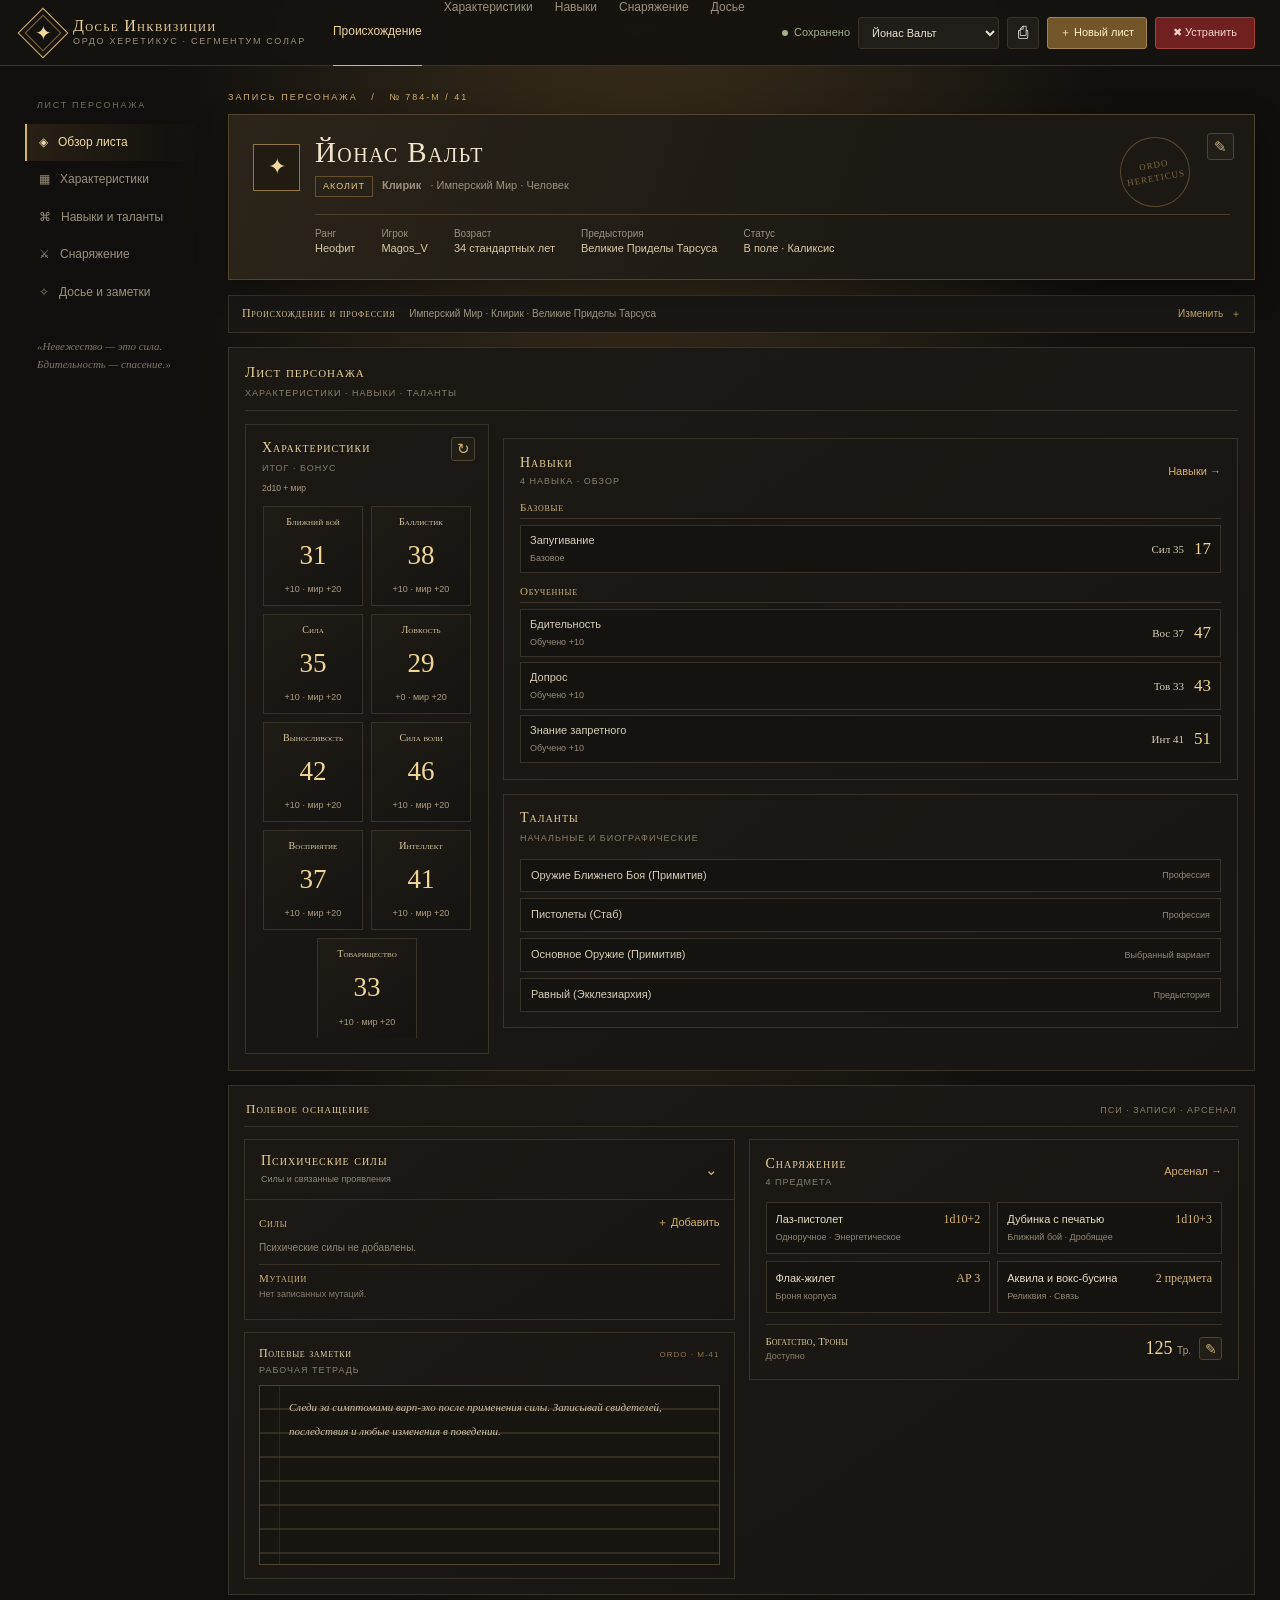
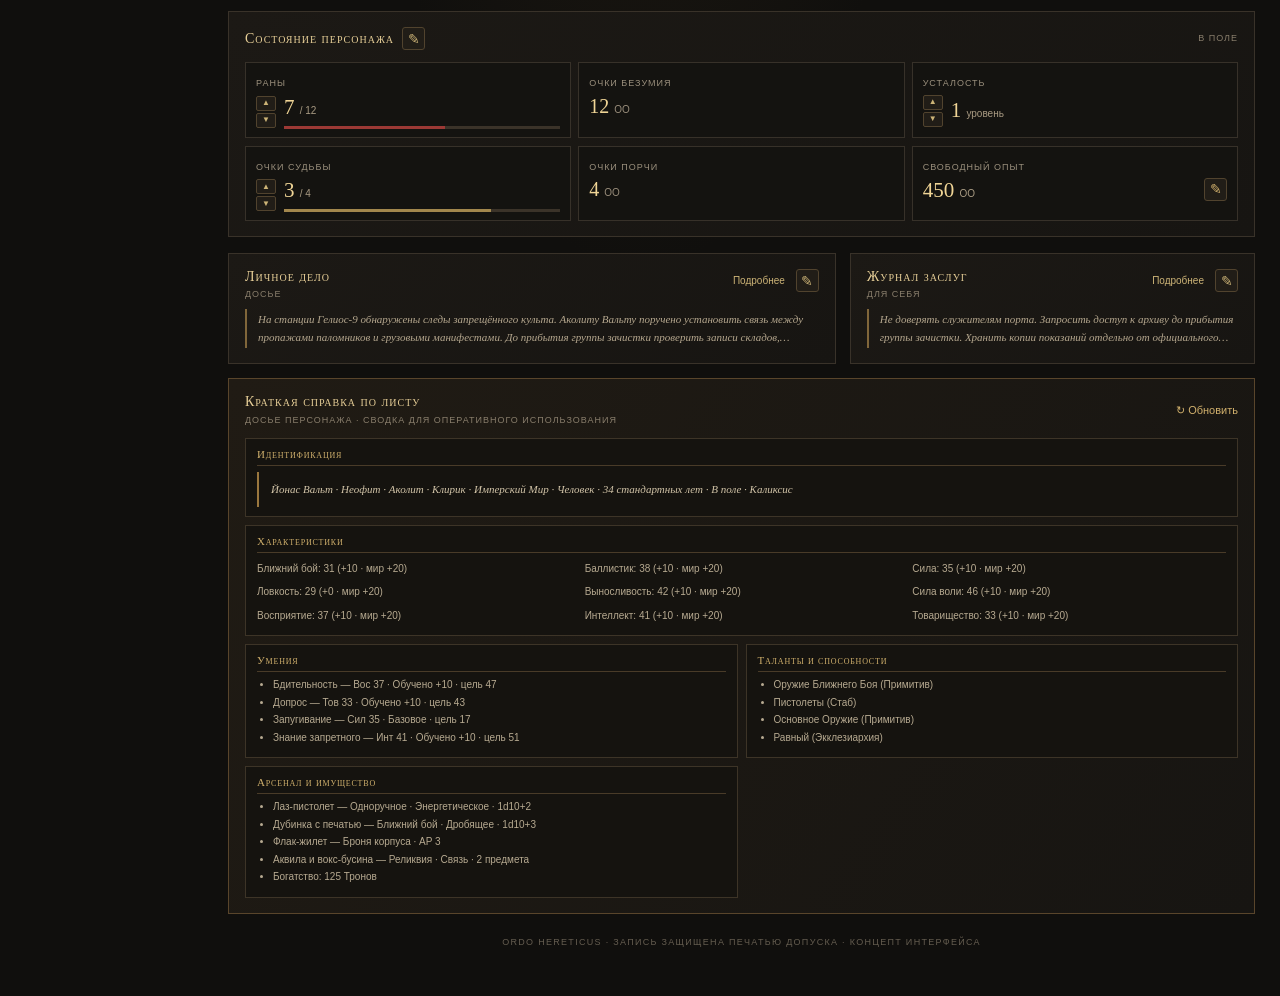
==== design-preview.html @ 6d475f5a "Add inquisitorial dossier design preview" ====
<!doctype html>
<html lang="ru">
<head>
<meta charset="utf-8">
<meta name="viewport" content="width=device-width, initial-scale=1">
<title>Концепт — Досье Инквизиции</title>
<style>
:root{color-scheme:dark;--bg:#100f0d;--panel:#1b1915;--panel2:#141310;--line:#393229;--gold:#d2b16d;--text:#e9e0cf;--muted:#9b907d;--sans:"Segoe UI",Arial,sans-serif;--serif:Georgia,"Times New Roman",serif}
*{box-sizing:border-box}html{scroll-behavior:smooth}body{margin:0;background:radial-gradient(ellipse at 50% -25%,#40321d,transparent 55%),var(--bg);color:var(--text);font:14px/1.45 var(--sans)}a{color:inherit;text-decoration:none}.top{height:66px;position:sticky;top:0;z-index:4;display:flex;align-items:center;gap:27px;padding:0 max(25px,calc((100vw - 1360px)/2));background:#151310ed;border-bottom:1px solid var(--line);backdrop-filter:blur(10px)}.brand{display:flex;align-items:center;gap:12px;min-width:235px}.seal{width:36px;height:36px;border:1px solid var(--gold);display:grid;place-items:center;color:#f1d99c;transform:rotate(45deg);box-shadow:inset 0 0 0 4px #17140f,inset 0 0 0 5px #80653b}.seal b{transform:rotate(-45deg);font:20px var(--serif)}.brand-name{color:#ead29b;font:small-caps 16px var(--serif);letter-spacing:1.3px}.brand-sub{font-size:9px;color:var(--muted);letter-spacing:1.7px;text-transform:uppercase}.toplinks{display:flex;gap:22px;flex:1;color:var(--muted);font-size:12px}.toplinks a:first-child{color:#ead29b;border-bottom:1px solid var(--gold);padding:24px 0}.actions{display:flex;align-items:center;gap:12px}.saved{color:#a3b08c;font-size:11px;white-space:nowrap}.saved:before{content:"";display:inline-block;width:6px;height:6px;margin-right:6px;border-radius:50%;background:#a3b08c}.btn{padding:8px 11px;border:1px solid var(--line);background:#211e19;border-radius:3px;font-size:11px}.btn.primary{background:#725629;border-color:#a2844b;color:#fff0c9}.layout{max-width:1360px;margin:25px auto;padding:0 25px;display:grid;grid-template-columns:178px minmax(0,1fr);gap:25px}.side{position:sticky;top:90px;align-self:start}.side small{display:block;padding:8px 12px 12px;color:#756b5c;font-size:9px;letter-spacing:1.7px;text-transform:uppercase}.side a{display:block;padding:10px 12px;border-left:2px solid transparent;color:var(--muted);font-size:12px}.side a.active{color:#efd99f;border-color:var(--gold);background:linear-gradient(90deg,#48371f70,transparent)}.side blockquote{margin:27px 12px;color:#817766;font:italic 11px/1.6 var(--serif)}.main{min-width:0}.eyebrow{font-size:9px;color:var(--gold);text-transform:uppercase;letter-spacing:2px}.hero{position:relative;margin:10px 0 15px;padding:22px 24px;background:linear-gradient(110deg,#2b2419,#1c1914 65%);border:1px solid #51432d;box-shadow:0 10px 30px #0005;overflow:hidden}.hero:after{content:"ORDO\A HERETICUS";white-space:pre;position:absolute;right:22px;top:22px;width:68px;height:68px;border:1px solid #755c35;border-radius:50%;display:grid;place-content:center;text-align:center;color:#a78650;font:9px/1.5 var(--serif);letter-spacing:1px;transform:rotate(-10deg);opacity:.7}.identity{display:flex;gap:15px;align-items:center}.rank{width:47px;height:47px;display:grid;place-items:center;border:1px solid #947544;color:#efd99f;background:#211b12;font:22px var(--serif)}h1{margin:0 90px 7px 0;color:#f1e5cb;font:small-caps 29px/1.1 var(--serif);letter-spacing:1.4px}.meta{display:flex;align-items:center;gap:9px;flex-wrap:wrap;color:var(--muted);font-size:11px}.badge{padding:3px 7px;border:1px solid #65502f;color:#e5c987;text-transform:uppercase;letter-spacing:1px;font-size:9px}.details{display:flex;gap:26px;flex-wrap:wrap;margin:17px 0 0 62px;padding-top:12px;border-top:1px solid #4a3e2c}.detail{font-size:10px;color:var(--muted)}.detail b{display:block;color:#d8c9a8;font-size:11px;font-weight:500}.overview{display:grid;grid-template-columns:1.5fr .95fr;gap:14px}.card{min-width:0;padding:15px 16px;border:1px solid var(--line);background:linear-gradient(145deg,#1c1915,#171512)}.card-head{display:flex;justify-content:space-between;align-items:center;gap:8px;margin-bottom:12px}h2{margin:0;color:#e6ce97;font:small-caps 14px var(--serif);letter-spacing:1px}.kicker{font-size:9px;color:#897e6c;text-transform:uppercase;letter-spacing:1px}.stats{display:grid;grid-template-columns:repeat(9,minmax(0,1fr));gap:5px}.stat{padding:8px 2px 6px;text-align:center;border:1px solid #393229;background:var(--panel2)}.stat label{font:10px var(--serif);color:#c8b58d;white-space:nowrap}.stat strong{display:block;margin:5px 0 3px;color:#f0d596;font:22px/1 var(--serif)}.stat small{font-size:9px;color:#928674}.metrics{display:grid;grid-template-columns:1fr 1fr;gap:7px}.metric{min-height:62px;padding:8px 10px;border:1px solid #373129;background:var(--panel2)}.metric label{color:var(--muted);font-size:9px;letter-spacing:1px;text-transform:uppercase}.metric strong{display:block;margin-top:3px;color:#f0d596;font:20px var(--serif)}.metric strong small{color:#998d7b;font:10px var(--sans)}.meter{height:3px;margin-top:5px;background:#3b3329}.meter i{display:block;width:60%;height:100%;background:#9c3935}.meter.fate i{width:75%;background:#a2874d}.row{display:grid;grid-template-columns:1fr 1fr;gap:14px;margin-top:14px}.skill{display:grid;grid-template-columns:1fr 55px 42px;align-items:center;gap:8px;padding:9px 0;border-bottom:1px solid #302a22;font-size:11px}.skill:last-child{border:0}.skill small{display:block;color:#8e8371;font-size:9px}.score{color:#efd18c;text-align:right;font:16px var(--serif)}.level{color:#a69a84;text-align:right;font-size:9px}.gear{display:grid;grid-template-columns:1fr 1fr;gap:7px}.item{display:flex;justify-content:space-between;gap:8px;padding:9px;border:1px solid #383229;background:var(--panel2)}.item b{font-size:11px;font-weight:500;color:#e7dcc4}.item small{display:block;color:#928674;font-size:9px;margin-top:3px}.item em{font:12px var(--serif);color:#d5b575;font-style:normal;white-space:nowrap}.note{color:#b5a78e;border-left:2px solid #80663a;padding:2px 0 2px 11px;font:italic 11px/1.6 var(--serif)}.bottom{display:grid;grid-template-columns:1.2fr .8fr;gap:14px;margin-top:14px}.footer{text-align:center;padding:22px;color:#655d50;font-size:9px;letter-spacing:1.3px;text-transform:uppercase}
@media(max-width:980px){.layout{grid-template-columns:1fr;padding:0 18px}.side{position:static;display:flex;overflow:auto;border-bottom:1px solid var(--line)}.side small,.side blockquote{display:none}.side a{white-space:nowrap;border:0;border-bottom:2px solid transparent}.side a.active{border-color:var(--gold)}.toplinks{display:none}.brand{min-width:0}.overview{grid-template-columns:1.25fr 1fr}}
@media(max-width:680px){.top{height:57px;padding:0 12px}.brand-sub,.saved{display:none}.actions{margin-left:auto}.layout{padding:0 11px;margin-top:12px;gap:10px}.hero{padding:16px 13px}.hero:after{width:49px;height:49px;right:10px;top:11px;font-size:7px}h1{font-size:23px;margin-right:47px}.rank{width:40px;height:40px}.details{margin:14px 0 0;gap:12px}.overview,.row,.bottom{grid-template-columns:1fr}.stats{grid-template-columns:repeat(5,minmax(0,1fr))}.stat:nth-child(n+6){display:none}.gear{grid-template-columns:1fr}.card{padding:13px}.side{margin:0 -5px}.side a{font-size:10px;padding:8px 7px}}
/* Iteration 2: make character creation choices and rolling self-explanatory. */
.creation{margin-bottom:14px}.creation-intro{display:flex;align-items:baseline;justify-content:space-between;gap:10px;margin-bottom:12px}.creation-intro p{margin:3px 0 0;color:var(--muted);font-size:10px}.sequence{color:#c3aa75;font-size:9px;letter-spacing:1px;text-transform:uppercase}.steps{display:grid;grid-template-columns:repeat(3,minmax(0,1fr));gap:10px}.step{padding:11px 12px;border:1px solid #3a3328;background:#151411;min-width:0}.step-top{display:flex;align-items:center;gap:8px;margin-bottom:8px}.step-no{color:var(--gold);font:15px var(--serif)}.step-title{font:small-caps 12px var(--serif);letter-spacing:.6px;color:#d9c9a5}.step select{display:block;width:100%;padding:8px 29px 8px 9px;border:1px solid #51432e;border-radius:2px;background:#201c16;color:#f0dfbc;font:12px var(--sans)}.step p{margin:7px 0 0;color:#948977;font-size:10px;line-height:1.4}.step p b{color:#cdb477;font-weight:500}.overview{grid-template-columns:1fr}.stats{grid-template-columns:repeat(3,minmax(0,1fr));gap:9px}.stat{padding:11px 13px;text-align:left;position:relative}.stat-top{display:flex;justify-content:space-between;align-items:center;gap:8px}.stat label{font:12px var(--serif);color:#d2c19b;white-space:normal}.stat .world-mod{color:#928674;font-size:9px;white-space:nowrap}.stat-main{display:flex;align-items:baseline;gap:8px;margin:8px 0 6px}.stat strong{margin:0;color:#f2d999;font:32px/1 var(--serif)}.stat-main small{font-size:10px;color:#9b907d}.stat-foot{display:flex;justify-content:space-between;align-items:center;padding-top:7px;border-top:1px solid #302a22;color:#938773;font-size:9px}.reroll{border:1px solid #51432e;background:#211d17;color:#d9c28c;border-radius:2px;padding:3px 7px;font-size:10px}.roll-all{display:flex;align-items:center;gap:10px}.roll-all .formula{color:#a99b83;font-size:10px}.roll-all button{font-size:11px}.metrics{grid-template-columns:repeat(4,minmax(0,1fr))}.step select:focus,.reroll:focus,.btn:focus{outline:2px solid #d2b16d;outline-offset:2px}
@media(max-width:680px){.steps{grid-template-columns:1fr}.creation-intro{align-items:flex-start;flex-direction:column}.overview{grid-template-columns:1fr}.stats{grid-template-columns:repeat(2,minmax(0,1fr))}.stat:nth-child(n+6){display:block}.metrics{grid-template-columns:repeat(2,minmax(0,1fr))}.roll-all{align-items:flex-end;flex-direction:column;gap:5px}.stat{padding:10px}.stat strong{font-size:28px}}
</style>

<style>
.setup{margin:8px 0 14px;border:1px solid #393229;background:#191714}.setup summary{list-style:none;cursor:pointer;display:flex;justify-content:space-between;align-items:center;gap:12px;padding:10px 13px}.setup summary::-webkit-details-marker{display:none}.setup summary>span{display:flex;gap:14px;align-items:baseline;flex-wrap:wrap}.setup summary b{font:small-caps 12px var(--serif);letter-spacing:.7px;color:#d8c494}.setup summary small{font-size:10px;color:#a19785}.setup summary em{font-size:10px;color:#c4a767;font-style:normal;white-space:nowrap}.setup summary i{font-style:normal;margin-left:5px}.setup[open] summary{border-bottom:1px solid var(--line)}.setup-body{padding:12px;display:grid;grid-template-columns:repeat(3,minmax(0,1fr));gap:10px}.setup-body label,.xp-fields label,.xp-award label{display:grid;gap:5px;color:#b6a88e;font-size:10px}.setup-body select,.xp-fields input,.xp-award input{width:100%;padding:8px;border:1px solid #51432e;border-radius:2px;background:#201c16;color:#f0dfbc;font:12px var(--sans)}.setup-body small{font-size:9px;color:#857b6b}.stats{grid-template-columns:repeat(9,minmax(0,1fr));gap:7px}.stat{padding:10px 5px 8px;display:flex;flex-direction:column;align-items:center;justify-content:center;gap:3px;text-align:center;min-height:112px}.stat label{font:11px var(--serif);color:#d4c39f}.stat strong{font:27px/1 var(--serif);color:#f0d596;margin:2px 0}.stat small{font-size:8px;color:#978b78;white-space:nowrap}.reroll{padding:2px 7px;margin-top:4px;line-height:1}.roll-all{flex-direction:row;align-items:center}.state-row{display:grid;grid-template-columns:1.1fr 1fr;gap:14px;margin-top:14px}.state-row .metrics{grid-template-columns:repeat(3,minmax(0,1fr))}.xp-fields{display:grid;grid-template-columns:1fr 1fr 1fr;gap:8px;align-items:end}.xp-fields input,.xp-award input{padding:6px}.xp-free{padding:4px 0}.xp-free small{display:block;color:var(--muted);font-size:9px;text-transform:uppercase;letter-spacing:1px}.xp-free strong{display:block;color:#efd596;font:23px var(--serif)}.xp-free i{font:10px var(--sans);color:#a99b83}.xp-award{display:flex;align-items:flex-end;gap:8px;margin-top:9px;padding-top:9px;border-top:1px solid #302a22}.xp-award label{flex:1}.xp-award .btn{white-space:nowrap}.xp-help,.grow-note{margin:7px 0 0;color:#857b6b;font-size:9px}.skills-card .card-head{align-items:center}.skill-list{height:auto;max-height:none;overflow:visible}.skills-card{align-self:start}
@media(max-width:980px){.stats{grid-template-columns:repeat(9,minmax(0,1fr));gap:4px}.stat{padding-inline:2px}.state-row{grid-template-columns:1fr}.state-row .metrics{grid-template-columns:repeat(3,minmax(0,1fr))}}
@media(max-width:680px){.setup summary>span{gap:5px;display:grid}.setup-body{grid-template-columns:1fr}.stats{grid-template-columns:1fr;gap:0}.stat{min-height:0;padding:7px 9px;display:grid;grid-template-columns:1fr auto auto auto;gap:10px;text-align:left}.stat label{justify-self:start}.stat strong{font-size:21px}.stat small{font-size:9px}.reroll{margin:0}.state-row .metrics{grid-template-columns:1fr 1fr}.xp-fields{grid-template-columns:1fr 1fr 1fr}.xp-award .btn{padding:7px;font-size:10px}.roll-all .formula{display:none}}
</style>

<style>
.state-row{display:block;margin-top:14px}.state-row .metrics{grid-template-columns:repeat(4,minmax(0,1fr))}.xp-value{display:flex;justify-content:space-between;align-items:center;gap:8px}.xp-value>strong{color:#f0d596;font:21px var(--serif)}.xp-value>strong small{font:10px var(--sans);color:#a99b83}.xp-edit{position:relative}.xp-edit summary{list-style:none;cursor:pointer;width:23px;height:23px;display:grid;place-items:center;border:1px solid #51432e;color:#d2b16d;background:#211d17;font-size:14px;border-radius:3px}.xp-edit summary::-webkit-details-marker{display:none}.xp-popover{position:absolute;right:0;top:29px;z-index:3;width:210px;padding:11px;background:#211e19;border:1px solid #705a37;box-shadow:0 8px 20px #0009}.xp-popover label{display:grid;gap:5px;color:#b6a88e;font-size:10px}.xp-popover input{width:100%;padding:7px;border:1px solid #51432e;background:#141310;color:#f0dfbc;font:13px var(--sans)}.xp-popover button{margin-top:8px;width:100%}.xp-popover p{margin:6px 0 0;color:#8e8371;font-size:9px}.skills-card{padding:0;align-self:start}.skills-summary{list-style:none;cursor:pointer;display:flex;align-items:center;justify-content:space-between;gap:12px;padding:14px 16px}.skills-summary::-webkit-details-marker{display:none}.skills-summary>span{display:flex;align-items:baseline;gap:12px}.skills-summary small{color:var(--muted);font-size:10px}.skills-summary>b{color:#d2b16d;font-size:11px;font-weight:500;white-space:nowrap}.skills-card[open] .skills-summary{border-bottom:1px solid var(--line)}.skills-body{padding:0 14px 14px}.skill-table{width:100%;border-collapse:collapse;text-align:left}.skill-table th{padding:8px;color:#948977;font-size:9px;font-weight:500;text-transform:uppercase;letter-spacing:.7px;border-bottom:1px solid #453b2f}.skill-table td{padding:8px;color:#d7cdb8;font-size:11px;border-bottom:1px solid #302a22}.skill-table .skill-target{color:#efd596;font:16px var(--serif)}.skill-table td:last-child{text-align:center;color:#a36c61}.skill-add{display:grid;grid-template-columns:1.5fr 1fr auto;align-items:center;gap:7px;margin-top:11px;padding-top:11px;border-top:1px solid #393229}.skill-add>span{grid-column:1/-1;color:#d8c494;font:small-caps 11px var(--serif);letter-spacing:.6px}.skill-add select{min-width:0;padding:7px;border:1px solid #51432e;background:#201c16;color:#e9e0cf;font:11px var(--sans)}.grow-note{display:none}
@media(max-width:680px){.state-row .metrics{grid-template-columns:repeat(2,minmax(0,1fr))}.skill-table{font-size:10px}.skill-table th,.skill-table td{padding:6px 4px}.skill-add{grid-template-columns:1fr 1fr}.skill-add>span{grid-column:1/-1}.skill-add button{grid-column:1/-1}}
</style>

<style>
.skills-card{padding:14px 16px}.skills-card .card-head{margin-bottom:8px}.skill-editor{position:relative}.skill-editor>summary{list-style:none;cursor:pointer;color:#d2b16d;font-size:11px;white-space:nowrap}.skill-editor>summary::-webkit-details-marker{display:none}.skill-editor[open] .skill-add{position:absolute;z-index:4;right:0;top:24px;width:min(440px,calc(100vw - 36px));padding:13px;background:#211e19;border:1px solid #705a37;box-shadow:0 8px 20px #0009;display:grid;grid-template-columns:1.4fr 1fr auto;gap:8px;align-items:center}.skill-add strong{grid-column:1/-1;color:#d8c494;font:small-caps 12px var(--serif);letter-spacing:.6px}.skill-add select{min-width:0;padding:7px;border:1px solid #51432e;background:#201c16;color:#e9e0cf;font:11px var(--sans)}.skill-add button{white-space:nowrap}.skill-add small{grid-column:1/-1;color:#8e8371;font-size:9px}.skill-table{margin-top:3px}.skill-table th,.skill-table td{padding:7px 8px}.skill-table td:last-child{cursor:pointer}
@media(max-width:680px){.skills-card{padding:12px}.skill-table th,.skill-table td{padding:6px 3px;font-size:9px}.skill-editor[open] .skill-add{grid-template-columns:1fr 1fr}.skill-add strong,.skill-add small,.skill-add button{grid-column:1/-1}}
</style>
<style>
.skills-card .card-head{flex-wrap:wrap}.skill-editor{position:static;flex:0 0 auto}.skill-editor[open]{flex:1 0 100%}.skill-editor[open] .skill-add{position:static;width:100%;margin-top:8px;box-shadow:none}
</style>

<style>
[hidden]{display:none!important}.skills-card{padding:16px;transition:background .2s,border-color .2s}.skill-card-head{display:flex;align-items:center;justify-content:space-between;gap:12px;margin-bottom:13px}.skill-card-head .kicker{display:block;margin-top:4px}.skill-preview-list{display:grid;grid-template-columns:1fr 1fr;gap:7px}.skill-preview{display:flex;justify-content:space-between;align-items:center;gap:12px;padding:9px 10px;border:1px solid #393229;background:#141310}.skill-preview span{color:#d7cdb8;font-size:11px}.skill-preview strong{color:#efd596;font:17px var(--serif)}.skill-face{animation:skill-in .22s ease-out}@keyframes skill-in{from{opacity:.25;transform:translateY(5px)}to{opacity:1;transform:translateY(0)}}#skill-section-row.managing{grid-template-columns:1fr}#skill-section-row.managing .skills-card{grid-column:1/-1;border-color:#655230;background:linear-gradient(145deg,#211c14,#171512)}#skill-section-row.managing #equipment{display:none}.table-scroll{overflow-x:auto}.skill-table{width:100%;border-collapse:collapse;text-align:left}.skill-table th{padding:8px;color:#948977;font-size:9px;font-weight:500;text-transform:uppercase;letter-spacing:.7px;border-bottom:1px solid #453b2f}.skill-table td{padding:7px 8px;color:#d7cdb8;font-size:11px;border-bottom:1px solid #302a22}.skill-table .skill-target{color:#efd596;font:16px var(--serif)}.skill-table select{min-width:120px;max-width:100%;padding:6px;border:1px solid #51432e;background:#201c16;color:#e9e0cf;font:11px var(--sans)}.skill-table .attr-cell{color:#9b907d}.skill-delete{border:0;background:transparent;color:#b16a60;padding:4px 8px}.skill-delete:hover{color:#f0a299}.skill-add-form{display:grid;grid-template-columns:minmax(220px,1.5fr) minmax(160px,1fr) auto;align-items:end;gap:10px;margin-top:14px;padding-top:13px;border-top:1px solid #393229}.skill-add-form label{display:grid;gap:5px;color:#b6a88e;font-size:10px}.skill-add-form select{width:100%;padding:8px;border:1px solid #51432e;background:#201c16;color:#e9e0cf;font:12px var(--sans)}.skill-add-form button{white-space:nowrap}.skill-add-form #skill-message{grid-column:1/-1;min-height:1em;color:#c6ab72;font-size:10px}.skill-management .skill-card-head{margin-bottom:10px}
@media(max-width:680px){.skill-preview-list{grid-template-columns:1fr}.skill-card-head{align-items:flex-start}.skill-card-head .btn{padding:7px;font-size:10px}.skill-table{min-width:620px}.skill-add-form{grid-template-columns:1fr 1fr}.skill-add-form label:first-child{grid-column:1/-1}.skill-add-form button{grid-column:1/-1}}
</style>

<style>
.profile-edit-btn{position:absolute;z-index:1;right:105px;top:20px;padding:6px 9px;border:1px solid #51432e;border-radius:3px;background:#211d17;color:#cdb477;font-size:10px}.profile-editor{margin-top:15px;padding-top:12px;border-top:1px solid #4a3e2c;animation:skill-in .2s ease-out}.profile-editor-title{margin-bottom:9px;color:#e0cb9b;font:small-caps 12px var(--serif);letter-spacing:.6px}.profile-edit-fields{display:grid;grid-template-columns:1.3fr .8fr .6fr 1.2fr;gap:9px}.profile-edit-fields label{display:grid;gap:5px;color:#b6a88e;font-size:10px}.profile-edit-fields input{min-width:0;width:100%;padding:7px 8px;border:1px solid #51432e;border-radius:2px;background:#141310;color:#eee2c9;font:12px var(--sans)}.profile-edit-actions{display:flex;justify-content:flex-end;gap:8px;margin-top:10px}.profile-edit-btn:focus,.profile-edit-fields input:focus{outline:2px solid #d2b16d;outline-offset:2px}
@media(max-width:680px){.profile-edit-btn{right:67px;top:12px;padding:6px 8px}.profile-edit-btn span{display:none}.profile-edit-fields{grid-template-columns:1fr 1fr}.profile-edit-fields label:first-child,.profile-edit-fields label:last-child{grid-column:1/-1}}
</style>

<style>
.profile-edit-btn{right:20px;top:18px;width:27px;height:27px;padding:0;display:grid;place-items:center;font-size:15px}.hero:after{right:64px}.heading-with-edit{display:flex;align-items:center;gap:8px}.edit-icon{width:23px;height:23px;display:inline-grid;place-items:center;padding:0;border:1px solid #51432e;border-radius:3px;background:#211d17;color:#cdb477;font:14px var(--sans);cursor:pointer;vertical-align:middle}.edit-icon:hover{border-color:var(--gold);color:var(--gold2)}.state-editor{margin-top:13px;padding-top:12px;border-top:1px solid #393229;animation:skill-in .2s ease-out}.state-fields{display:grid;grid-template-columns:repeat(3,minmax(0,1fr));gap:8px}.state-group{display:grid;grid-template-columns:1fr;align-content:start;gap:8px}.state-fields label{display:grid;gap:5px;color:#b6a88e;font-size:9px}.state-fields input,.gear-edit-input{width:100%;min-width:0;padding:6px;border:1px solid #51432e;background:#141310;color:#eee2c9;font:11px var(--sans)}.state-actions{display:flex;justify-content:flex-end;gap:8px;margin-top:10px}.gear-card{padding:16px}.gear-face{animation:skill-in .22s ease-out}.gear-card .gear{grid-template-columns:1fr 1fr}.gear-card .item b{display:block;max-width:230px;overflow:hidden;text-overflow:ellipsis;white-space:nowrap}.gear-card .item small{overflow:hidden;text-overflow:ellipsis;white-space:nowrap}.gear-card .skill-card-head{display:flex;align-items:center;justify-content:space-between;gap:12px;margin-bottom:13px}.gear-card .skill-card-head .kicker{display:block;margin-top:4px}.gear-card .skill-table input{width:100%;min-width:100px;padding:6px;border:1px solid #51432e;background:#201c16;color:#e9e0cf;font:11px var(--sans)}#skill-section-row.managing.gear-managing #skills{display:none}#skill-section-row.managing.gear-managing #equipment{display:block;grid-column:1/-1}#skill-section-row.managing.gear-managing .gear-card{border-color:#655230;background:linear-gradient(145deg,#211c14,#171512)}.note-card{min-width:0}.note-head{display:flex;align-items:flex-start;justify-content:space-between;gap:10px;margin-bottom:8px}.note-head .kicker{display:block;margin-top:3px}.note-actions{display:flex;align-items:center;gap:7px;flex:none}.note-more{border:0;background:transparent;color:#cdb477;padding:3px 4px;font-size:10px;cursor:pointer}.note-clamp{display:-webkit-box;-webkit-box-orient:vertical;-webkit-line-clamp:2;overflow:hidden;white-space:normal;text-overflow:ellipsis;margin:0}.note-clamp.expanded{display:block;overflow:visible}.note-editor{margin-top:10px;animation:skill-in .2s ease-out}.note-editor textarea{width:100%;min-height:100px;resize:vertical;padding:9px;border:1px solid #51432e;background:#141310;color:#eee2c9;font:12px/1.5 var(--serif)}.note-editor-actions{display:flex;justify-content:flex-end;gap:8px;margin-top:7px}
@media(max-width:980px){.state-fields{grid-template-columns:repeat(3,minmax(0,1fr))}}
@media(max-width:680px){.profile-edit-btn{right:8px;top:10px}.hero:after{right:42px}.state-fields{grid-template-columns:1fr}.gear-card .gear{grid-template-columns:1fr}.note-head{align-items:center}}
</style>
<style>@media(max-width:980px){.gear-card .gear{grid-template-columns:1fr}}</style>

<style>
.text-action{border:0;background:transparent;color:#d2b16d;padding:4px 0;font:inherit;font-size:11px;white-space:nowrap;cursor:pointer}.text-action:hover{border-color:transparent;background:transparent;color:#f0d596;text-decoration:underline}.text-action:focus-visible{outline:2px solid #d2b16d;outline-offset:3px}
</style>

<style>
.status-card .counter-meter{display:flex;align-items:center;gap:8px;margin-top:3px;min-width:0}.status-card .state-stepper{display:grid;grid-template-rows:repeat(2,15px);gap:2px;flex:none}.status-card .state-stepper button{width:20px;height:15px;padding:0;border:1px solid #51432e;border-radius:2px;background:#211d17;color:#cdb477;font:8px/1 var(--sans);cursor:pointer}.status-card .state-stepper button:hover{border-color:var(--gold);color:var(--gold2)}.status-card .counter-value{min-width:0;flex:1}.status-card .counter-value strong,.status-card .counter-meter>strong{display:block;margin:0;color:#f0d596;font:21px var(--serif)}.status-card .counter-value strong small,.status-card .counter-meter>strong small{font:10px var(--sans);color:#a99b83}.status-card .counter-value .meter{margin-top:6px}.state-actions{justify-content:space-between;align-items:center}.state-actions-right{display:flex;gap:8px}.roll-actions{display:flex;align-items:center;gap:9px}.roll-actions small{color:#8e8371;font-size:9px}.state-roll-note{min-height:1em;margin-top:5px;color:#c6ab72;font-size:9px}
@media(max-width:680px){.status-card .state-stepper button{width:22px;height:17px}.roll-actions{align-items:flex-start;flex-direction:column;gap:3px}.state-actions-right{gap:5px}}
</style>

<style>
.dashboard-grid{display:grid;grid-template-columns:minmax(0,.88fr) minmax(0,1.12fr);grid-template-areas:"status skills" "stats skills";gap:14px;align-items:start;margin:0 0 14px}.dashboard-grid>.state-row{grid-area:status;margin:0}.dashboard-grid>#stats{grid-area:stats;min-width:0}.dashboard-grid>#skill-section-row{grid-area:skills;display:grid;grid-template-columns:minmax(0,1fr);gap:14px;align-content:start}.dashboard-grid>#skill-section-row>.card{min-width:0;width:100%}.dashboard-grid .status-card .metrics{grid-template-columns:repeat(2,minmax(0,1fr))}.dashboard-grid #stats .card-head{align-items:flex-start;flex-wrap:wrap}.dashboard-grid #stats .card-head>div:first-child{width:100%}.dashboard-grid #stats .roll-all{width:100%;justify-content:space-between;gap:6px}.dashboard-grid #stats .formula{font-size:9px}.dashboard-grid .stats{grid-template-columns:1fr;gap:0}.dashboard-grid .stats .stat{min-height:0;padding:7px 8px;display:grid;grid-template-columns:minmax(0,1fr) 34px minmax(65px,auto) 22px;align-items:center;gap:6px;text-align:left;border:0;border-bottom:1px solid #302a22;background:transparent}.dashboard-grid .stats .stat:last-child{border-bottom:0}.dashboard-grid .stats .stat label{justify-self:start;font:11px var(--serif);white-space:nowrap}.dashboard-grid .stats .stat strong{font:20px/1 var(--serif);margin:0;text-align:right}.dashboard-grid .stats .stat small{font-size:8px;text-align:right}.dashboard-grid .stats .stat .reroll{margin:0;padding:2px 4px}.dashboard-grid.managing{grid-template-columns:1fr;grid-template-areas:"skills"}.dashboard-grid.managing>.state-row,.dashboard-grid.managing>#stats{display:none}.dashboard-grid.managing>#skill-section-row{grid-template-columns:1fr}.dashboard-grid.managing>#skill-section-row #skills{display:block}.dashboard-grid.managing>#skill-section-row #equipment{display:none}.dashboard-grid.managing>#skill-section-row.gear-managing #skills{display:none}.dashboard-grid.managing>#skill-section-row.gear-managing #equipment{display:block}
@media(max-width:680px){.dashboard-grid{grid-template-columns:1fr;grid-template-areas:"status" "stats" "skills"}.dashboard-grid .status-card .metrics{grid-template-columns:repeat(2,minmax(0,1fr))}.dashboard-grid .stats .stat{grid-template-columns:minmax(0,1fr) 32px minmax(58px,auto) 22px;gap:4px}.dashboard-grid #stats .roll-all{align-items:center}.dashboard-grid #stats .roll-all .formula{display:inline}}
</style>

<style>
.dashboard-grid{grid-template-columns:minmax(0,.88fr) minmax(0,1.12fr);grid-template-areas:"stats skills";align-items:start}.dashboard-grid>.state-row{grid-area:auto;margin:0}.dashboard-grid>#stats{grid-area:stats}.dashboard-grid>#skill-section-row{grid-area:skills}.dashboard-grid .stats{display:flex;flex-direction:column;align-items:center;gap:9px}.dashboard-grid .stats .stat{position:relative;width:min(100%,138px);min-height:0;aspect-ratio:1/1;padding:12px;display:grid;grid-template-columns:1fr;grid-template-rows:auto 1fr auto;justify-items:center;align-items:center;gap:2px;text-align:center;border:1px solid #393229;background:linear-gradient(145deg,#201c16,#141310)}.dashboard-grid .stats .stat label{align-self:start;justify-self:center;max-width:100%;white-space:normal;font:small-caps 11px/1.25 var(--serif);color:#d8c79f}.dashboard-grid .stats .stat strong{align-self:center;text-align:center;font:32px/1 var(--serif);color:#f0d596}.dashboard-grid .stats .stat small{align-self:end;max-width:100%;white-space:normal;text-align:center;font-size:8px;color:#aa9b80}.dashboard-grid .stats .stat .reroll{position:absolute;top:6px;right:6px;width:20px;height:20px;margin:0;padding:0;display:grid;place-items:center;font-size:12px}.dashboard-grid #stats .card-head{align-items:flex-start;flex-wrap:wrap}.dashboard-grid #stats .card-head>div:first-child{width:100%}.dashboard-grid #stats .roll-all{width:100%;justify-content:space-between;gap:6px}.dashboard-grid #stats .formula{font-size:9px}.dashboard-grid.managing{grid-template-columns:1fr;grid-template-areas:"skills"}.dashboard-grid.managing>.state-row,.dashboard-grid.managing>#stats{display:none}.dashboard-grid.managing>#skill-section-row{grid-template-columns:1fr}.dashboard-grid.managing>#skill-section-row #skills{display:block}.dashboard-grid.managing>#skill-section-row #equipment{display:none}.dashboard-grid.managing>#skill-section-row.gear-managing #skills{display:none}.dashboard-grid.managing>#skill-section-row.gear-managing #equipment{display:block}
#state-row{display:block;width:100%;margin:16px 0}.status-card .metrics{grid-template-columns:repeat(6,minmax(0,1fr))}.state-fields{grid-template-columns:repeat(4,minmax(0,1fr))}
@media(max-width:980px){.status-card .metrics{grid-template-columns:repeat(3,minmax(0,1fr))}.state-fields{grid-template-columns:repeat(2,minmax(0,1fr))}}
@media(max-width:680px){.dashboard-grid{grid-template-columns:1fr;grid-template-areas:"stats" "skills"}.status-card .metrics{grid-template-columns:repeat(2,minmax(0,1fr))}.state-fields{grid-template-columns:1fr}.dashboard-grid .stats .stat{width:min(100%,138px)}.dashboard-grid #stats .roll-all .formula{display:inline}}
</style>

<style>
.dashboard-grid .stats .stat{width:min(100%,100px);aspect-ratio:1/1;padding:9px}.dashboard-grid .stats .stat label{font-size:10px;line-height:1.15}.dashboard-grid .stats .stat strong{font-size:27px}.dashboard-grid .stats .stat small{font-size:7px}.dashboard-grid #stats{position:relative}.dashboard-grid #stats .card-head{padding-right:28px}.dashboard-grid #stats .card-head>div:first-child{width:100%}.stat-roll-formula{display:block;margin-top:5px;color:#a99b83;font-size:9px}.stat-roll-button{position:absolute;top:12px;right:13px;width:24px;height:24px;padding:0;display:grid;place-items:center;border:1px solid #51432e;border-radius:3px;background:#211d17;color:#d2b16d;font:15px var(--sans);cursor:pointer}.stat-roll-button:hover{border-color:var(--gold);color:var(--gold2)}.stat-roll-button:focus-visible{outline:2px solid #d2b16d;outline-offset:2px}
@media(max-width:680px){.dashboard-grid .stats .stat{width:min(100%,100px)}}
</style>

<style>
.dashboard-grid{grid-template-columns:minmax(154px,162px) minmax(0,1fr)}
.dashboard-grid #stats .card-head>div:first-child{width:100%}
.dashboard-grid #stats .kicker{font-size:9px}
.dashboard-grid .stats .stat{width:min(100%,100px)}
</style>

<style>
.state-fields{grid-template-columns:repeat(4,minmax(0,1fr))}
@media(max-width:680px){.state-fields{grid-template-columns:repeat(2,minmax(0,1fr))}}
</style>

<style>
.dashboard-grid{grid-template-columns:minmax(244px,244px) minmax(0,1fr)}
.dashboard-grid .stats{display:grid;grid-template-columns:repeat(2,100px);justify-content:center;align-items:start;gap:8px}
.dashboard-grid .stats .stat{width:100px;grid-column:auto}
.dashboard-grid .stats .stat:last-child{grid-column:1/-1;justify-self:center}
.skill-preview{min-width:0}.skill-preview-meta{display:grid;gap:3px;min-width:0}.skill-preview-meta span{overflow:hidden;text-overflow:ellipsis;white-space:nowrap}.skill-preview-meta small{font-size:9px;color:#958a77;white-space:nowrap}
@media(max-width:680px){.dashboard-grid{grid-template-columns:1fr}.dashboard-grid .stats{grid-template-columns:repeat(2,100px)}}
</style>

<style>
.skill-subsections{display:grid;gap:12px}.skill-subsection h3{margin:0 0 6px;padding-bottom:5px;border-bottom:1px solid #3d352b;color:#cdb477;font:small-caps 11px var(--serif);letter-spacing:.7px}.skill-preview-list{display:grid;grid-template-columns:1fr;gap:5px}.skill-preview{display:grid;grid-template-columns:minmax(0,1fr) auto auto;align-items:center;gap:10px;padding:7px 9px}.skill-preview-meta{display:grid;gap:3px;min-width:0}.skill-preview-meta span{overflow:hidden;text-overflow:ellipsis;white-space:nowrap}.skill-preview-meta small{font-size:9px;color:#958a77}.skill-characteristic{color:#9b907d;font:13px var(--serif);white-space:nowrap}.skill-preview strong{color:#efd596;font:17px var(--serif)}.skill-empty{margin:5px 0;color:#887e6c;font-size:10px}.skill-group-row th{padding-top:10px;padding-bottom:5px;color:#cdb477;font:small-caps 10px var(--serif);letter-spacing:.7px;border-bottom:1px solid #3d352b}.gear-card .wealth-line{display:flex;justify-content:space-between;align-items:center;gap:12px;margin-top:11px;padding-top:10px;border-top:1px solid #393229}.wealth-line>div:first-child{display:grid;gap:3px}.wealth-line>div:first-child strong{font:small-caps 11px var(--serif);color:#d8c494}.wealth-line>div:first-child small{font-size:9px;color:#897e6c}.wealth-edit{display:flex;align-items:center;gap:8px}.wealth-edit>strong{color:#efd596;font:18px var(--serif)}.wealth-edit>strong small{font:10px var(--sans);color:#a99b83}.psy-card{padding:0}.psy-card>summary{list-style:none;cursor:pointer;display:flex;justify-content:space-between;align-items:center;gap:10px;padding:13px 16px}.psy-card>summary::-webkit-details-marker{display:none}.psy-card>summary small{display:block;margin-top:4px;color:#918674;font-size:9px}.psy-chevron{color:#cdb477;font-size:15px}.psy-card[open]>summary{border-bottom:1px solid var(--line)}.psy-content{display:grid;grid-template-columns:1fr 1fr;gap:12px;padding:12px 16px}.psy-content h3{margin:0 0 5px;color:#cdb477;font:small-caps 11px var(--serif)}.psy-content p{margin:0;color:#928775;font-size:10px}.dashboard-grid.managing #psy-card{display:none}.stat-roll-formula{font-size:8.5px!important}
@media(max-width:680px){.skill-preview{grid-template-columns:minmax(0,1fr) auto auto;gap:6px;padding:7px}.skill-characteristic{font-size:12px}.psy-content{grid-template-columns:1fr}}
</style>
<style>.dashboard-grid .stats .stat small{font-size:9px}</style>

<style>
.status-card .metrics{grid-template-columns:repeat(3,minmax(0,1fr));align-items:stretch}.status-card .metric-pair{display:grid;grid-template-rows:repeat(2,minmax(0,1fr));align-content:start;gap:8px;min-width:0}.status-card .metric-pair .metric{min-width:0}
@media(max-width:680px){.status-card .metrics{grid-template-columns:1fr}.status-card .metric-pair{grid-template-rows:auto auto}}
</style>

<style>
.dashboard-grid{grid-template-areas:"stats skills" "psy skills"}.dashboard-grid>#stats{grid-area:stats}.dashboard-grid>#psy-card{grid-area:psy;align-self:start}.dashboard-grid>#skill-section-row{grid-area:skills}.dashboard-grid.managing{grid-template-areas:"skills"}.dashboard-grid.managing>#psy-card{display:none}
.talent-card{padding:15px 16px}.talent-list{display:grid;gap:6px}.talent-row{display:flex;justify-content:space-between;align-items:center;gap:12px;padding:8px 10px;border:1px solid #393229;background:#141310;min-width:0}.talent-row span{color:#d7cdb8;font-size:11px}.talent-row small{color:#938875;font-size:9px;text-align:right;white-space:nowrap}
@media(max-width:680px){.dashboard-grid{grid-template-areas:"stats" "psy" "skills"}.dashboard-grid>#psy-card{grid-area:psy}}
</style>

<style>
.character-core{padding:16px;margin-top:14px}.core-head{display:flex;justify-content:space-between;align-items:baseline;gap:12px;margin-bottom:13px;padding-bottom:9px;border-bottom:1px solid #393229}.core-head h2{margin:0;color:#e6ce97;font:small-caps 15px var(--serif);letter-spacing:1px}.core-head span{color:#897e6c;font-size:9px;text-transform:uppercase;letter-spacing:1px}.character-core .dashboard-grid{margin:0;grid-template-columns:minmax(244px,244px) minmax(0,1fr);grid-template-areas:"stats skills"}.character-core .dashboard-grid>#stats{grid-area:stats}.character-core .dashboard-grid>#skill-section-row{grid-area:skills}.character-core .dashboard-grid.managing{grid-template-columns:1fr;grid-template-areas:"skills"}.character-core .dashboard-grid.managing>#stats{display:none}.character-core .dashboard-grid.managing>#skill-section-row #talents{display:none}.secondary-grid{display:grid;grid-template-columns:repeat(2,minmax(0,1fr));gap:14px;margin-top:14px}.secondary-grid.managing{grid-template-columns:1fr}.secondary-grid.managing #psy-card{display:none}.secondary-grid.managing #equipment{grid-column:1/-1}.character-core .dashboard-grid #stats .stat small{font-size:9px}.hint-card{margin-top:14px;border-color:#59452b;background:linear-gradient(125deg,#201b14,#171512)}.hint-head{display:flex;align-items:center;justify-content:space-between;gap:10px}.hint-head .kicker{display:block;margin-top:4px}.hint-card p{margin:10px 0 0;padding:9px 12px;border-left:2px solid #9a773e;background:#15130f;color:#d2c4a8;font:italic 13px/1.6 var(--serif)}.actions select{max-width:150px;padding:8px 24px 8px 9px;border:1px solid var(--line);border-radius:3px;background:#211e19;color:#e9e0cf;font:11px var(--sans)}.btn.danger{background:#70211f;border-color:#a34138;color:#f3d5cc}.btn.danger:hover{background:#8b2925;border-color:#d15c4d;color:#fff0e9}.psy-card{min-width:0}.gear-card{min-width:0}
@media(max-width:980px){.actions{gap:6px}.actions select{max-width:130px}.actions .btn{padding:7px 8px;font-size:10px}}
@media(max-width:680px){.character-core{padding:12px}.core-head{align-items:flex-start;flex-direction:column}.character-core .dashboard-grid{grid-template-columns:1fr;grid-template-areas:"stats" "skills"}.secondary-grid{grid-template-columns:1fr}.actions select{max-width:95px;padding:6px 17px 6px 5px;font-size:9px}.actions .btn{padding:6px;font-size:9px}}
@media print{.top,.side,.actions,.text-action,.edit-icon,.stat-roll-button,.state-stepper,.profile-edit-btn,.note-more{display:none!important}.layout{display:block;max-width:none;margin:0;padding:0}.character-core,.secondary-grid>.card,.status-card,.note-card,.hint-card{break-inside:avoid;box-shadow:none;background:#fff;color:#111}.hint-card p{color:#111;background:#fff}}
</style>
<style>.secondary-grid{align-items:start}.psy-card{align-self:start}</style>

<style>
.actions{gap:8px}.actions .sheet-action{width:112px;height:32px;padding:0 8px;display:inline-flex;align-items:center;justify-content:center}.actions .print-btn{width:32px;height:32px;padding:0;display:grid;place-items:center;font-size:17px}.hint-card{border-color:#59452b;background:linear-gradient(125deg,#201b14,#171512)}.brief-grid{display:grid;grid-template-columns:1fr 1fr;gap:8px;margin-top:11px}.brief-section{min-width:0;padding:9px 11px;border:1px solid #3d3427;background:#15130f}.brief-section h3{margin:0 0 6px;padding-bottom:5px;border-bottom:1px solid #493b28;color:#d1b16d;font:small-caps 11px var(--serif);letter-spacing:.8px}.brief-section p{margin:0;color:#d2c4a8;font:italic 11px/1.5 var(--serif)}.brief-section ul{margin:0;padding-left:16px;color:#b7aa91;font-size:10px}.brief-section li{margin:3px 0}.brief-identity,.brief-stats{grid-column:1/-1}.brief-stats ul{display:grid;grid-template-columns:repeat(3,minmax(0,1fr));gap:3px 14px;list-style:none;padding:0}.brief-empty{color:#897e6c!important}.sheet-action{white-space:nowrap}
@media(max-width:980px){.actions .sheet-action{width:100px}}
@media(max-width:680px){.actions{gap:4px}.actions .sheet-action{width:78px;height:29px;font-size:9px}.actions .print-btn{width:29px;height:29px}.brief-grid{grid-template-columns:1fr}.brief-identity,.brief-stats{grid-column:auto}.brief-stats ul{grid-template-columns:repeat(2,minmax(0,1fr))}}
</style>

<style>
.psy-content{height:390px;min-height:0;display:flex;flex-direction:column;gap:9px;padding:12px 14px;overflow:hidden}.psy-subhead{display:flex;justify-content:space-between;align-items:center;gap:8px}.psy-subhead h3,.psy-mutations h3,.field-notes h3{margin:0;color:#cdb477;font:small-caps 11px var(--serif);letter-spacing:.7px}.psy-powers{flex:none}.psy-power-list{display:grid;gap:5px;margin-top:6px;max-height:115px;overflow:auto}.psy-power-row{display:flex;justify-content:space-between;align-items:center;gap:8px;padding:6px 8px;border:1px solid #393229;background:#141310;color:#d7cdb8;font-size:10px}.psy-power-row button{border:0;background:transparent;color:#b16a60;padding:2px 6px}.psy-empty{margin:6px 0;color:#857b6b;font-size:9px}.psy-add-form{display:flex;gap:6px;margin-top:6px}.psy-add-form input{flex:1;min-width:0;padding:6px;border:1px solid #51432e;background:#141310;color:#eee2c9;font:10px var(--sans)}.psy-add-form .btn{padding:5px 8px;font-size:9px}.psy-mutations{flex:none;padding:7px 0;border-top:1px solid #393229}.psy-mutations p{margin:4px 0 0;color:#857b6b;font-size:9px}.field-notes{display:flex;flex:1 1 auto;flex-direction:column;min-height:75px;gap:6px;padding-top:8px;border-top:1px solid #393229}.field-notes textarea{flex:1;min-height:65px;width:100%;resize:none;padding:8px 8px 8px 27px;border:1px solid #4a4032;background:linear-gradient(90deg,transparent 0 18px,rgba(139,55,46,.35) 18px 19px,transparent 19px),repeating-linear-gradient(to bottom,#171510 0 22px,#514633 23px,#171510 24px);color:#d2c4a8;font:italic 11px/24px var(--serif)}
.actions .print-btn{width:32px;height:32px;padding:0;display:grid;place-items:center;font-size:17px}.actions .sheet-action{width:100px;height:32px;padding:0 7px;display:inline-flex;align-items:center;justify-content:center;white-space:nowrap}
@media(max-width:680px){.psy-content{height:360px}.actions .sheet-action{width:78px;height:29px;font-size:9px}.actions .print-btn{width:29px;height:29px}}
</style>

<style>
.field-kit-block{display:block;padding:15px;margin:14px 0}.field-kit-head{display:flex;justify-content:space-between;align-items:baseline;gap:10px;padding:0 2px 9px;margin-bottom:12px;border-bottom:1px solid #393229}.field-kit-head h2{margin:0;color:#e6ce97;font:small-caps 13px var(--serif);letter-spacing:1px}.field-kit-head span{color:#897e6c;font-size:9px;text-transform:uppercase;letter-spacing:1px}.field-kit-columns{display:grid;grid-template-columns:1fr 1fr;align-items:start;gap:14px}.secondary-left{display:grid;align-content:start;gap:12px;min-width:0}.psy-content{height:auto;min-height:0;display:grid;grid-template-columns:1fr;gap:9px;padding:11px 14px}.field-notes-card{padding:13px 14px;min-width:0}.field-notes-head{display:flex;justify-content:space-between;align-items:baseline;gap:8px;margin-bottom:8px}.field-notes-head h2{margin:0;color:#e0cfaa;font:small-caps 12px var(--serif);letter-spacing:.7px}.field-notes-head .kicker{display:block;margin-top:3px}.field-notes-mark{color:#8c7650;font-size:8px;letter-spacing:1px;white-space:nowrap}.field-notes-card textarea{display:block;width:100%;height:180px;min-height:180px;max-height:180px;overflow-y:auto;resize:none;padding:9px 9px 9px 29px;border:1px solid #51432e;background:linear-gradient(90deg,transparent 0 19px,rgba(139,55,46,.34) 19px 20px,transparent 20px),repeating-linear-gradient(to bottom,#171510 0 22px,#514633 23px,#171510 24px);color:#d2c4a8;font:italic 11px/24px var(--serif);scrollbar-color:#665233 #171510}.secondary-grid.managing .secondary-left{display:none}.secondary-grid.managing #equipment{grid-column:1/-1}.actions .sheet-action{width:100px;height:32px}.actions .print-btn{width:32px;height:32px}
@media(max-width:680px){.field-kit-columns{grid-template-columns:1fr}.field-notes-card textarea{height:165px;min-height:165px;max-height:165px}.field-kit-head{align-items:flex-start;flex-direction:column}}
</style>
</head>
<body>
<header class="top"><div class="brand"><div class="seal"><b>✦</b></div><div><div class="brand-name">Досье Инквизиции</div><div class="brand-sub">Ордо Херетикус · Сегментум Солар</div></div></div><nav class="toplinks"><a href="#creation">Происхождение</a><a href="#stats">Характеристики</a><a href="#skills">Навыки</a><a href="#equipment">Снаряжение</a><a href="#notes">Досье</a></nav><div class="actions"><span class="saved">Сохранено</span><select id="sheet-switcher" aria-label="Выбрать лист персонажа"></select><button class="btn print-btn" type="button" onclick="window.print()" title="Печать листа" aria-label="Печать листа">⎙</button><button class="btn primary sheet-action" type="button" onclick="addSheet()">＋ Новый лист</button><button class="btn danger sheet-action" type="button" onclick="deleteSheet()">✖ Устранить</button></div></header>
<div class="layout"><aside class="side"><small>Лист персонажа</small><a class="active" href="#overview">◈ &nbsp; Обзор листа</a><a href="#stats">▦ &nbsp; Характеристики</a><a href="#skills">⌘ &nbsp; Навыки и таланты</a><a href="#equipment">⚔ &nbsp; Снаряжение</a><a href="#notes">✧ &nbsp; Досье и заметки</a><blockquote>«Невежество — это сила.<br>Бдительность — спасение.»</blockquote></aside>
<main class="main"><div class="eyebrow">Запись персонажа &nbsp; / &nbsp; № 784-M / 41</div><section class="hero" id="overview"><div class="identity"><div class="rank">✦</div><div><h1 id="char-name">Йонас Вальт</h1><div class="meta"><span class="badge">Аколит</span><b>Клирик</b> · Имперский Мир · Человек</div></div></div><button class="profile-edit-btn" type="button" onclick="openProfileEdit()" aria-label="Редактировать данные персонажа" title="Редактировать данные персонажа">✎</button><div class="details"><div class="detail">Ранг<b id="char-rank">Неофит</b></div><div class="detail">Игрок<b>Magos_V</b></div><div class="detail">Возраст<b id="char-age">34 стандартных лет</b></div><div class="detail">Предыстория<b>Великие Приделы Тарсуса</b></div><div class="detail">Статус<b id="char-status">В поле · Каликсис</b></div></div><div class="profile-editor" id="profile-editor" hidden><div class="profile-editor-title">Редактировать данные персонажа</div><div class="profile-edit-fields"><label>Имя персонажа<input id="edit-char-name" type="text" value="Йонас Вальт" maxlength="60"></label><label>Ранг<input id="edit-char-rank" type="text" value="Неофит" maxlength="40"></label><label>Возраст<input id="edit-char-age" type="number" value="34" min="16" max="400"></label><label>Статус<input id="edit-char-status" type="text" value="В поле · Каликсис" maxlength="80"></label></div><div class="profile-edit-actions"><button class="btn" type="button" onclick="closeProfileEdit()">Отмена</button><button class="btn primary" type="button" onclick="saveProfile()">Сохранить</button></div></div></section>
<details class="setup" id="creation"><summary><span><b>Происхождение и профессия</b><small>Имперский Мир · Клирик · Великие Приделы Тарсуса</small></span><em>Изменить <i>＋</i></em></summary><div class="setup-body"><label>Мир происхождения<select><option>Имперский Мир</option><option>Мир-улья</option><option>Мир-кузница</option></select><small>Модификаторы характеристик и особенности</small></label><label>Профессия<select><option>Клирик</option><option>Адепт</option><option>Арбитр</option></select><small>Определяет стартовый набор и варианты биографии</small></label><label>Предыстория · биография<select><option>Великие Приделы Тарсуса · 200 ОО</option><option>Нищенствующий Проповедник · 100 ОО</option><option>Разжигатель Искупления · 200 ОО</option></select><small>Добавляет умения и таланты; цена вычитается из свободного опыта</small></label></div></details>
<section class="card character-core" id="character-core"><div class="core-head"><div><h2>Лист персонажа</h2><span>Характеристики · Навыки · Таланты</span></div></div><div class="dashboard-grid" id="dashboard-grid"><section class="card" id="stats"><div class="card-head"><div><h2>Характеристики</h2><span class="kicker">Итог · бонус</span><small class="stat-roll-formula">2d10 + мир</small></div></div><button class="stat-roll-button" type="button" onclick="rollAllCharacteristics()" aria-label="Бросить все характеристики" title="Бросить все характеристики">↻</button><div class="stats"><div class="stat" title="Ближний бой"><label>Ближний бой</label><strong>31</strong><small>+10 · мир +20</small></div><div class="stat" title="Баллистик"><label>Баллистик</label><strong>38</strong><small>+10 · мир +20</small></div><div class="stat" title="Сила"><label>Сила</label><strong>35</strong><small>+10 · мир +20</small></div><div class="stat" title="Ловкость"><label>Ловкость</label><strong>29</strong><small>+0 · мир +20</small></div><div class="stat" title="Выносливость"><label>Выносливость</label><strong>42</strong><small>+10 · мир +20</small></div><div class="stat" title="Сила воли"><label>Сила воли</label><strong>46</strong><small>+10 · мир +20</small></div><div class="stat" title="Восприятие"><label>Восприятие</label><strong>37</strong><small>+10 · мир +20</small></div><div class="stat" title="Интеллект"><label>Интеллект</label><strong>41</strong><small>+10 · мир +20</small></div><div class="stat" title="Товарищество"><label>Товарищество</label><strong>33</strong><small>+10 · мир +20</small></div></div></section><div class="row" id="skill-section-row"><section class="card skills-card" id="skills"><div class="skill-face" id="skill-overview"><div class="skill-card-head"><div><h2>Навыки</h2><span class="kicker"><span id="skill-count">4</span> навыка · обзор</span></div><button class="text-action" type="button" onclick="setSkillMode('manage')">Навыки →</button></div><div class="skill-subsections"><section class="skill-subsection"><h3>Базовые</h3><div class="skill-preview-list" id="skill-preview-basic"></div></section><section class="skill-subsection"><h3>Обученные</h3><div class="skill-preview-list" id="skill-preview-trained"></div></section></div></div><div class="skill-face" id="skill-management" hidden><div class="skill-card-head"><div><h2>Все навыки</h2><span class="kicker">Добавляй, меняй уровень или удаляй записи</span></div><button class="btn" type="button" onclick="setSkillMode('overview')">← Свернуть</button></div><div class="table-scroll"><table class="skill-table"><thead><tr><th>Навык</th><th>Модификатор</th><th>Уровень</th><th>Цель</th><th></th></tr></thead><tbody id="skill-rows"></tbody></table></div><form class="skill-add-form" id="skill-add-form"><label>Новый навык<select id="skill-add-name" required><option value="">— выбери навык —</option><option>Бдительность</option><option>Бесшумное передвижение</option><option>Допрос</option><option>Запугивание</option><option>Знание запретного</option><option>Навигация (Наземная)</option><option>Обыденное Знание (Империум)</option><option>Выживание</option></select></label><label>Уровень<select id="skill-add-level"><option value="basic">Базовое</option><option value="untrained">Без обучения</option><option value="trained">Обучено +10</option><option value="mastery">Мастерство +20</option></select></label><button class="btn primary" type="submit">＋ Добавить навык</button><div id="skill-message" role="status" aria-live="polite"></div></form></div></section><section class="card talent-card" id="talents"><div class="card-head"><div><h2>Таланты</h2><span class="kicker">Начальные и биографические</span></div></div><div class="talent-list"><div class="talent-row"><span>Оружие Ближнего Боя (Примитив)</span><small>Профессия</small></div><div class="talent-row"><span>Пистолеты (Стаб)</span><small>Профессия</small></div><div class="talent-row"><span>Основное Оружие (Примитив)</span><small>Выбранный вариант</small></div><div class="talent-row"><span>Равный (Экклезиархия)</span><small>Предыстория</small></div></div></section></div>
</div></section>
<section class="card secondary-grid field-kit-block" id="secondary-grid"><div class="field-kit-head"><h2>Полевое оснащение</h2><span>Пси · записи · арсенал</span></div><div class="field-kit-columns"><div class="secondary-left"><details class="card psy-card" id="psy-card" open><summary><span><h2>Психические силы</h2><small>Силы и связанные проявления</small></span><span class="psy-chevron">⌄</span></summary><div class="psy-content"><section class="psy-powers"><div class="psy-subhead"><h3>Силы</h3><button class="text-action" type="button" onclick="togglePsyForm()">＋ Добавить</button></div><div id="psy-power-list" class="psy-power-list"></div><form class="psy-add-form" id="psy-add-form" hidden><input id="psy-power-name" type="text" maxlength="70" placeholder="Название психической силы" required><button class="btn primary" type="submit">Добавить</button></form></section><section class="psy-mutations"><h3>Мутации</h3><p>Нет записанных мутаций.</p></section></div></details><section class="card field-notes-card"><div class="field-notes-head"><div><h2>Полевые заметки</h2><span class="kicker">Рабочая тетрадь</span></div><span class="field-notes-mark">ORDO · M-41</span></div><textarea aria-label="Полевые заметки" spellcheck="true">Следи за симптомами варп-эхо после применения силы. Записывай свидетелей, последствия и любые изменения в поведении.</textarea></section></div><section class="card gear-card" id="equipment"><div class="gear-face" id="gear-overview"><div class="skill-card-head"><div><h2>Снаряжение</h2><span class="kicker"><span id="gear-count">4</span> предмета</span></div><button class="text-action" type="button" onclick="setGearMode(true)">Арсенал →</button></div><div class="gear" id="gear-preview-list"></div><div class="wealth-line"><div><strong>Богатство, Троны</strong><small>Доступно</small></div><div class="wealth-edit"><strong><span id="wealth-value">125</span> <small>Тр.</small></strong><details class="xp-edit"><summary aria-label="Изменить богатство" title="Изменить богатство">✎</summary><div class="xp-popover"><label>Богатство · Троны<input id="wealth-input" type="number" min="0" value="125"></label><button class="btn primary" type="button" onclick="saveWealth()">✓ Сохранить</button></div></details></div></div></div><div class="gear-face" id="gear-management" hidden><div class="skill-card-head"><div><h2>Арсенал · все предметы</h2><span class="kicker">Добавляй, меняй описание или удаляй снаряжение</span></div><button class="btn" type="button" onclick="setGearMode(false)">← Свернуть</button></div><div class="table-scroll"><table class="skill-table"><thead><tr><th>Предмет</th><th>Тип / область</th><th>Характеристики</th><th></th></tr></thead><tbody id="gear-rows"></tbody></table></div><form class="skill-add-form" id="gear-add-form"><label>Название<input id="gear-new-name" type="text" maxlength="80" required></label><label>Тип / область<input id="gear-new-type" type="text" maxlength="80" placeholder="Оружие, броня, предмет" required></label><label>Характеристики<input id="gear-new-stats" type="text" maxlength="80" placeholder="Урон, защита или примечание"></label><button class="btn primary" type="submit">＋ Добавить предмет</button><div id="gear-message" role="status" aria-live="polite"></div></form></div></section></div></section>
<div class="state-row" id="state-row"><section class="card status-card"><div class="card-head"><div class="heading-with-edit"><h2>Состояние персонажа</h2><button class="edit-icon" type="button" onclick="toggleStateEditor()" aria-label="Редактировать состояние" title="Редактировать">✎</button></div><span class="kicker">В поле</span></div><div class="metrics"><div class="metric-pair"><div class="metric"><label>Раны</label><div class="counter-meter"><div class="state-stepper"><button type="button" aria-label="Увеличить раны" onclick="adjustState('wounds',1)">▲</button><button type="button" aria-label="Уменьшить раны" onclick="adjustState('wounds',-1)">▼</button></div><div class="counter-value"><strong><span id="wounds-current">7</span> <small>/ <span id="wounds-total">12</span></small></strong><div class="meter"><i id="wounds-meter" style="width:58.3%"></i></div></div></div></div><div class="metric"><label>Очки судьбы</label><div class="counter-meter"><div class="state-stepper"><button type="button" aria-label="Увеличить очки судьбы" onclick="adjustState('fate',1)">▲</button><button type="button" aria-label="Уменьшить очки судьбы" onclick="adjustState('fate',-1)">▼</button></div><div class="counter-value"><strong><span id="fate-current">3</span> <small>/ <span id="fate-total">4</span></small></strong><div class="meter fate"><i id="fate-meter" style="width:75%"></i></div></div></div></div></div><div class="metric-pair"><div class="metric"><label>Очки безумия</label><strong><span id="insanity-value">12</span> <small>ОО</small></strong></div><div class="metric"><label>Очки порчи</label><strong><span id="corruption-value">4</span> <small>ОО</small></strong></div></div><div class="metric-pair"><div class="metric"><label>Усталость</label><div class="counter-meter"><div class="state-stepper"><button type="button" aria-label="Увеличить усталость" onclick="adjustState('fatigue',1)">▲</button><button type="button" aria-label="Уменьшить усталость" onclick="adjustState('fatigue',-1)">▼</button></div><strong><span id="fatigue-value">1</span> <small>уровень</small></strong></div></div><div class="metric xp-metric"><label>Свободный опыт</label><div class="xp-value"><strong><span id="xp-available">450</span> <small>ОО</small></strong><details class="xp-edit"><summary aria-label="Изменить свободный опыт" title="Изменить">✎</summary><div class="xp-popover"><label>Доступно ОО<input type="number" value="450"></label><button class="btn primary">✓ Сохранить</button><p>Итог обновится при сохранении.</p></div></details></div></div></div></div><div class="state-editor" id="state-editor" hidden><div class="state-fields"><div class="state-group"><label>Максимум ран<input id="edit-wounds-total" type="number" value="12" min="1"></label><label>Раны сейчас<input id="edit-wounds-current" type="number" value="7" min="0"></label></div><div class="state-group"><label>Всего очков судьбы<input id="edit-fate-total" type="number" value="4" min="0"></label><label>Очки судьбы<input id="edit-fate-current" type="number" value="3" min="0"></label></div><div class="state-group"><label>Очки безумия<input id="edit-insanity" type="number" value="12" min="0"></label><label>Очки порчи<input id="edit-corruption" type="number" value="4" min="0"></label></div><div class="state-group"><label>Усталость<input id="edit-fatigue" type="number" value="1" min="0"></label><label>Свободный опыт · ОО<input id="edit-xp" type="number" value="450" min="0"></label></div></div><div class="state-actions"><div class="roll-actions"><button class="btn" type="button" onclick="rollMaxState()">⚄ Бросить все</button><small>Макс. раны и судьба</small></div><div class="state-actions-right"><button class="btn" type="button" onclick="toggleStateEditor(false)">Отмена</button><button class="btn primary" type="button" onclick="saveState()">Сохранить</button></div></div><div class="state-roll-note" id="state-roll-note" role="status" aria-live="polite"></div></div></section></div>
<div class="bottom"><section class="card note-card" id="notes"><div class="note-head"><div><h2>Личное дело</h2><span class="kicker">Досье</span></div><div class="note-actions"><button class="note-more" type="button" onclick="toggleNoteExpanded('dossier')">Подробнее</button><button class="edit-icon" type="button" onclick="toggleNoteEditor('dossier')" aria-label="Редактировать досье" title="Редактировать">✎</button></div></div><p class="note note-clamp" id="dossier-text">На станции Гелиос-9 обнаружены следы запрещённого культа. Аколиту Вальту поручено установить связь между пропажами паломников и грузовыми манифестами. До прибытия группы зачистки проверить записи складов, запросить показания портовых служителей и сверить имена с архивом Экклезиархии.</p><div class="note-editor" id="dossier-editor" hidden><textarea id="dossier-input" rows="5"></textarea><div class="note-editor-actions"><button class="btn" type="button" onclick="cancelNoteEdit('dossier')">Отмена</button><button class="btn primary" type="button" onclick="saveNoteEdit('dossier')">Сохранить</button></div></div></section><section class="card note-card" id="personal-note"><div class="note-head"><div><h2>Журнал заслуг</h2><span class="kicker">Для себя</span></div><div class="note-actions"><button class="note-more" type="button" onclick="toggleNoteExpanded('personal')">Подробнее</button><button class="edit-icon" type="button" onclick="toggleNoteEditor('personal')" aria-label="Редактировать личную запись" title="Редактировать">✎</button></div></div><p class="note note-clamp" id="personal-text">Не доверять служителям порта. Запросить доступ к архиву до прибытия группы зачистки. Хранить копии показаний отдельно от официального досье; при обнаружении печатей Хаоса немедленно уведомить инквизитора.</p><div class="note-editor" id="personal-editor" hidden><textarea id="personal-input" rows="5"></textarea><div class="note-editor-actions"><button class="btn" type="button" onclick="cancelNoteEdit('personal')">Отмена</button><button class="btn primary" type="button" onclick="saveNoteEdit('personal')">Сохранить</button></div></div></section></div><section class="card hint-card" id="generated-hint"><div class="hint-head"><div><h2>Краткая справка по листу</h2><span class="kicker">Досье персонажа · сводка для оперативного использования</span></div><button class="text-action" type="button" onclick="generateHint()" aria-label="Обновить справку" title="Обновить справку">↻ Обновить</button></div><div class="brief-grid" id="dossier-summary"></div></section><div class="footer">Ordo Hereticus · Запись защищена печатью допуска · Концепт интерфейса</div></main></div>

<script>
const skillCatalog = [
  {name:"Бдительность",attr:"Вос",base:37},
  {name:"Бесшумное передвижение",attr:"Лов",base:29},
  {name:"Допрос",attr:"Тов",base:33},
  {name:"Запугивание",attr:"Сил",base:35},
  {name:"Знание запретного",attr:"Инт",base:41},
  {name:"Навигация (Наземная)",attr:"Инт",base:41},
  {name:"Обыденное Знание (Империум)",attr:"Инт",base:41},
  {name:"Выживание",attr:"Инт",base:41}
];
const skillLevels = [
  {value:"basic",label:"Базовое",bonus:-1},
  {value:"untrained",label:"Без обучения",bonus:0},
  {value:"trained",label:"Обучено +10",bonus:10},
  {value:"mastery",label:"Мастерство +20",bonus:20}
];
let demoSkills = [
  {name:"Бдительность",level:"trained"},
  {name:"Допрос",level:"trained"},
  {name:"Запугивание",level:"basic"},
  {name:"Знание запретного",level:"trained"}
];
function skillGoal(skill){
  const entry=skillCatalog.find(x=>x.name===skill.name);
  const level=skillLevels.find(x=>x.value===skill.level);
  if(!entry||!level)return "—";
  return level.value==="basic"?Math.floor(entry.base/2):entry.base+level.bonus;
}
function setSkillMode(mode){
  const managing=mode==="manage";
  document.getElementById("skill-overview").hidden=managing;
  document.getElementById("skill-management").hidden=!managing;
  document.getElementById("skill-section-row").classList.toggle("managing",managing);
  document.getElementById("skill-section-row").classList.remove("gear-managing");
  document.getElementById("dashboard-grid").classList.toggle("managing",managing);
  if(managing)renderSkills();
}
function renderSkills(){
  const basicPreview=document.getElementById("skill-preview-basic");
  const trainedPreview=document.getElementById("skill-preview-trained");
  const rows=document.getElementById("skill-rows");
  document.getElementById("skill-count").textContent=demoSkills.length;
  basicPreview.replaceChildren();trainedPreview.replaceChildren();rows.replaceChildren();
  const ordered=[...demoSkills].sort((a,b)=>(a.level==="basic"?0:1)-(b.level==="basic"?0:1));
  let previousGroup="";
  for(const skill of ordered){
    const entry=skillCatalog.find(x=>x.name===skill.name);
    const level=skillLevels.find(x=>x.value===skill.level);
    const basic=skill.level==="basic";
    const item=document.createElement("div");item.className="skill-preview";
    const meta=document.createElement("div");meta.className="skill-preview-meta";
    const name=document.createElement("span");name.textContent=skill.name;
    const levelText=document.createElement("small");levelText.textContent=level?level.label:"";meta.append(name,levelText);
    const characteristic=document.createElement("span");characteristic.className="skill-characteristic";characteristic.textContent=entry?`${entry.attr} ${entry.base}`:"—";
    const score=document.createElement("strong");score.textContent=skillGoal(skill);
    item.append(meta,characteristic,score);(basic?basicPreview:trainedPreview).append(item);

    const group=basic?"Базовые":"Обученные";
    if(group!==previousGroup){const groupRow=document.createElement("tr");groupRow.className="skill-group-row";const groupCell=document.createElement("th");groupCell.colSpan=5;groupCell.textContent=group;groupRow.append(groupCell);rows.append(groupRow);previousGroup=group}
    const tr=document.createElement("tr");
    const nameCell=document.createElement("td");const nameSelect=document.createElement("select");nameSelect.setAttribute("aria-label","Изменить навык");
    for(const option of skillCatalog)nameSelect.add(new Option(option.name,option.name));
    nameSelect.value=skill.name;nameSelect.onchange=()=>{skill.name=nameSelect.value;renderSkills()};nameCell.append(nameSelect);
    const attrCell=document.createElement("td");attrCell.className="attr-cell";attrCell.textContent=entry?`${entry.attr} ${entry.base}`:"—";
    const levelCell=document.createElement("td");const levelSelect=document.createElement("select");levelSelect.setAttribute("aria-label","Изменить уровень навыка");
    for(const option of skillLevels)levelSelect.add(new Option(option.label,option.value));
    levelSelect.value=skill.level;levelSelect.onchange=()=>{skill.level=levelSelect.value;renderSkills()};levelCell.append(levelSelect);
    const goalCell=document.createElement("td");goalCell.className="skill-target";goalCell.textContent=skillGoal(skill);
    const delCell=document.createElement("td");const del=document.createElement("button");del.type="button";del.className="skill-delete";del.textContent="×";del.setAttribute("aria-label",`Удалить ${skill.name}`);del.onclick=()=>{demoSkills=demoSkills.filter(x=>x!==skill);renderSkills()};delCell.append(del);
    tr.append(nameCell,attrCell,levelCell,goalCell,delCell);rows.append(tr);
  }
  if(!basicPreview.children.length)basicPreview.innerHTML='<p class="skill-empty">Нет базовых навыков.</p>';
  if(!trainedPreview.children.length)trainedPreview.innerHTML='<p class="skill-empty">Нет обученных навыков.</p>';
}
document.getElementById("skill-add-form").addEventListener("submit",event=>{
  event.preventDefault();
  const name=document.getElementById("skill-add-name").value;
  const level=document.getElementById("skill-add-level").value;
  const message=document.getElementById("skill-message");
  if(!name){message.textContent="Сначала выбери навык.";return}
  if(demoSkills.some(skill=>skill.name===name)){message.textContent="Этот навык уже есть в листе.";return}
  demoSkills.push({name,level});event.currentTarget.reset();message.textContent="Навык добавлен в этот макет.";renderSkills();
});
renderSkills();
</script>

<script>
function openProfileEdit(){
  document.getElementById("edit-char-name").value=document.getElementById("char-name").textContent;
  document.getElementById("edit-char-rank").value=document.getElementById("char-rank").textContent;
  document.getElementById("edit-char-age").value=parseInt(document.getElementById("char-age").textContent,10)||34;
  document.getElementById("edit-char-status").value=document.getElementById("char-status").textContent;
  document.getElementById("profile-editor").hidden=false;
  document.getElementById("edit-char-name").focus();
}
function closeProfileEdit(){document.getElementById("profile-editor").hidden=true}
function saveProfile(){
  const name=document.getElementById("edit-char-name").value.trim();
  const age=document.getElementById("edit-char-age").value;
  if(!name){document.getElementById("edit-char-name").focus();return}
  document.getElementById("char-name").textContent=name;
  document.getElementById("char-rank").textContent=document.getElementById("edit-char-rank").value.trim()||"—";
  document.getElementById("char-age").textContent=age?`${age} стандартных лет`:"—";
  document.getElementById("char-status").textContent=document.getElementById("edit-char-status").value.trim()||"—";
  closeProfileEdit();
}
</script>

<script>
let demoGear=[{name:"Лаз-пистолет",type:"Одноручное · Энергетическое",stats:"1d10+2"},{name:"Дубинка с печатью",type:"Ближний бой · Дробящее",stats:"1d10+3"},{name:"Флак-жилет",type:"Броня корпуса",stats:"AP 3"},{name:"Аквила и вокс-бусина",type:"Реликвия · Связь",stats:"2 предмета"}];
function setGearMode(managing){
  document.getElementById("gear-overview").hidden=managing;
  document.getElementById("gear-management").hidden=!managing;
  document.getElementById("secondary-grid").classList.toggle("managing",managing);
  if(managing)renderGear();
}
function renderGear(){
  const preview=document.getElementById("gear-preview-list"),rows=document.getElementById("gear-rows");document.getElementById("gear-count").textContent=demoGear.length;preview.replaceChildren();rows.replaceChildren();
  for(const item of demoGear){
    const card=document.createElement("div");card.className="item";const info=document.createElement("div"),name=document.createElement("b"),type=document.createElement("small"),stats=document.createElement("em");name.textContent=item.name;type.textContent=item.type;stats.textContent=item.stats;info.append(name,type);card.append(info,stats);preview.append(card);
    const tr=document.createElement("tr");for(const key of ["name","type","stats"]){const td=document.createElement("td"),input=document.createElement("input");input.className="gear-edit-input";input.value=item[key];input.setAttribute("aria-label",key==="name"?"Название предмета":key==="type"?"Тип предмета":"Характеристики предмета");input.onchange=()=>{item[key]=input.value.trim();renderGear()};td.append(input);tr.append(td)}
    const delCell=document.createElement("td"),del=document.createElement("button");del.type="button";del.className="skill-delete";del.textContent="×";del.setAttribute("aria-label",`Удалить ${item.name}`);del.onclick=()=>{demoGear=demoGear.filter(x=>x!==item);renderGear()};delCell.append(del);tr.append(delCell);rows.append(tr);
  }
}
document.getElementById("gear-add-form").addEventListener("submit",event=>{event.preventDefault();const message=document.getElementById("gear-message"),name=document.getElementById("gear-new-name").value.trim(),type=document.getElementById("gear-new-type").value.trim(),stats=document.getElementById("gear-new-stats").value.trim();if(demoGear.some(x=>x.name.toLowerCase()===name.toLowerCase())){message.textContent="Такой предмет уже есть в списке.";return}demoGear.push({name,type,stats});event.currentTarget.reset();message.textContent="Предмет добавлен в этот макет.";renderGear()});
function toggleStateEditor(force){const editor=document.getElementById("state-editor"),open=typeof force==="boolean"?force:editor.hidden;editor.hidden=!open;if(open)for(const [i,o] of [["edit-wounds-current","wounds-current"],["edit-wounds-total","wounds-total"],["edit-fate-current","fate-current"],["edit-fate-total","fate-total"],["edit-fatigue","fatigue-value"],["edit-xp","xp-available"],["edit-insanity","insanity-value"],["edit-corruption","corruption-value"]])document.getElementById(i).value=document.getElementById(o).textContent}
function saveState(){for(const [i,o] of [["edit-wounds-current","wounds-current"],["edit-wounds-total","wounds-total"],["edit-fate-current","fate-current"],["edit-fate-total","fate-total"],["edit-fatigue","fatigue-value"],["edit-xp","xp-available"],["edit-insanity","insanity-value"],["edit-corruption","corruption-value"]])document.getElementById(o).textContent=document.getElementById(i).value||"0";updateStatusMeters();toggleStateEditor(false)}
const noteText={dossier:document.getElementById("dossier-text").textContent,personal:document.getElementById("personal-text").textContent};
function toggleNoteExpanded(key){const text=document.getElementById(`${key}-text`),button=document.querySelector(`#${key==='dossier'?'notes':'personal-note'} .note-more`),expanded=text.classList.toggle("expanded");button.textContent=expanded?"Свернуть":"Подробнее"}
function toggleNoteEditor(key){const editor=document.getElementById(`${key}-editor`),input=document.getElementById(`${key}-input`);input.value=noteText[key];editor.hidden=!editor.hidden;if(!editor.hidden){document.getElementById(`${key}-text`).classList.add("expanded");document.querySelector(`#${key==='dossier'?'notes':'personal-note'} .note-more`).textContent="Свернуть"}}
function cancelNoteEdit(key){document.getElementById(`${key}-editor`).hidden=true}
function saveNoteEdit(key){noteText[key]=document.getElementById(`${key}-input`).value.trim();document.getElementById(`${key}-text`).textContent=noteText[key]||"—";document.getElementById(`${key}-text`).classList.remove("expanded");document.querySelector(`#${key==='dossier'?'notes':'personal-note'} .note-more`).textContent="Подробнее";document.getElementById(`${key}-editor`).hidden=true}
renderGear();
</script>

<script>
function updateStatusMeters(){
  const wounds=Math.max(0,Number(document.getElementById("wounds-current").textContent)||0),woundsMax=Math.max(0,Number(document.getElementById("wounds-total").textContent)||0);
  const fate=Math.max(0,Number(document.getElementById("fate-current").textContent)||0),fateMax=Math.max(0,Number(document.getElementById("fate-total").textContent)||0);
  document.getElementById("wounds-meter").style.width=`${woundsMax?Math.min(100,wounds/woundsMax*100):0}%`;
  document.getElementById("fate-meter").style.width=`${fateMax?Math.min(100,fate/fateMax*100):0}%`;
}
function adjustState(key,delta){
  const ids={wounds:["wounds-current","wounds-total","edit-wounds-current"],fate:["fate-current","fate-total","edit-fate-current"],fatigue:["fatigue-value",null,"edit-fatigue"]}[key];
  const output=document.getElementById(ids[0]),maximum=ids[1]?Number(document.getElementById(ids[1]).textContent):Infinity;
  const value=Math.max(0,Math.min(maximum,(Number(output.textContent)||0)+delta));output.textContent=value;
  const editInput=document.getElementById(ids[2]);if(!document.getElementById("state-editor").hidden)editInput.value=value;
  updateStatusMeters();
}
function rollMaxState(){
  const woundsMax=8+1+Math.floor(Math.random()*5),fateRoll=1+Math.floor(Math.random()*10),fateMax=fateRoll<=8?2:3;
  document.getElementById("edit-wounds-total").value=woundsMax;
  document.getElementById("edit-fate-total").value=fateMax;
  document.getElementById("edit-wounds-current").value=Math.min(Number(document.getElementById("edit-wounds-current").value)||0,woundsMax);
  document.getElementById("edit-fate-current").value=Math.min(Number(document.getElementById("edit-fate-current").value)||0,fateMax);
  document.getElementById("state-roll-note").textContent=`Раны: 1d5 + 8 → ${woundsMax}; судьба: d10=${fateRoll} → ${fateMax}. Текущие значения не сброшены.`;
}
</script>

<script>
function rollAllCharacteristics(){
  for(const card of document.querySelectorAll("#stats .stat")){
    const total=20+(1+Math.floor(Math.random()*10))+(1+Math.floor(Math.random()*10));
    card.querySelector("strong").textContent=total;
  }
}
</script>

<script>
function saveWealth(){document.getElementById("wealth-value").textContent=document.getElementById("wealth-input").value||"0";document.querySelector(".wealth-edit details").open=false}
</script>

<script>
let demoCharacterSheets=[
  {id:"jonas",name:"Йонас Вальт",rank:"Неофит",age:34,status:"В поле · Каликсис"},
  {id:"mariel",name:"Сестра Мариэль",rank:"Послушница",age:29,status:"На борту · Каликсис"},
  {id:"kane",name:"Арбитр Кейн-17",rank:"Дознаватель",age:56,status:"Операция · Гелиос-9"}
];
let activeDemoSheet="jonas";
function renderSheetSwitcher(){
  const select=document.getElementById("sheet-switcher");select.replaceChildren();
  for(const sheet of demoCharacterSheets)select.add(new Option(sheet.name,sheet.id));
  if(!demoCharacterSheets.some(x=>x.id===activeDemoSheet))activeDemoSheet=demoCharacterSheets[0]?.id||"";
  select.value=activeDemoSheet;
  const active=demoCharacterSheets.find(x=>x.id===activeDemoSheet);
  if(!active)return;
  document.getElementById("char-name").textContent=active.name;
  document.getElementById("char-rank").textContent=active.rank;
  document.getElementById("char-age").textContent=`${active.age} стандартных лет`;
  document.getElementById("char-status").textContent=active.status;
  renderSheetBrief();
}
document.getElementById("sheet-switcher").addEventListener("change",event=>{activeDemoSheet=event.target.value;renderSheetSwitcher()});
function addSheet(){
  const id=`new-${Date.now()}`,number=demoCharacterSheets.length+1;
  demoCharacterSheets.push({id,name:`Новый дознаватель ${number}`,rank:"Аколит",age:18,status:"Статус не назначен"});
  activeDemoSheet=id;renderSheetSwitcher();
}
function deleteSheet(){
  const active=demoCharacterSheets.find(x=>x.id===activeDemoSheet);if(!active)return;
  if(demoCharacterSheets.length<2){alert("В макете нельзя устранить последний лист.");return}
  if(!confirm(`Устранить лист «${active.name}»?`))return;
  demoCharacterSheets=demoCharacterSheets.filter(x=>x.id!==activeDemoSheet);activeDemoSheet=demoCharacterSheets[0].id;renderSheetSwitcher();
}
function generateHint(){renderSheetBrief()}
function renderSheetBrief(){
  const root=document.getElementById("dossier-summary");if(!root)return;root.replaceChildren();
  function section(title,className,items){
    const box=document.createElement("section");box.className=`brief-section ${className}`;
    const heading=document.createElement("h3");heading.textContent=title;box.append(heading);
    if(typeof items==="string"){const p=document.createElement("p");p.textContent=items;box.append(p)}
    else if(items.length){const list=document.createElement("ul");for(const text of items){const li=document.createElement("li");li.textContent=text;list.append(li)}box.append(list)}
    else{const p=document.createElement("p");p.className="brief-empty";p.textContent="Записей нет.";box.append(p)}
    root.append(box);
  }
  const metaRaw=document.querySelector(".hero .meta").textContent;
  const badge=document.querySelector(".hero .badge").textContent.trim();
  const profession=document.querySelector(".hero .meta b").textContent.trim();
  const meta=`${badge} · ${profession}${metaRaw.slice(badge.length+profession.length)}`.replace(/\s+/g," ").trim();
  section("Идентификация","brief-identity",`${document.getElementById("char-name").textContent} · ${document.getElementById("char-rank").textContent} · ${meta} · ${document.getElementById("char-age").textContent} · ${document.getElementById("char-status").textContent}`);
  const statLines=[...document.querySelectorAll("#stats .stat")].map(x=>`${x.querySelector("label").textContent}: ${x.querySelector("strong").textContent} (${x.querySelector("small").textContent})`);
  section("Характеристики","brief-stats",statLines);
  const skillLines=demoSkills.map(skill=>{const entry=skillCatalog.find(x=>x.name===skill.name),level=skillLevels.find(x=>x.value===skill.level);return `${skill.name} — ${entry?`${entry.attr} ${entry.base}`:"—"} · ${level?level.label:""} · цель ${skillGoal(skill)}`});
  section("Умения","brief-skills",skillLines);
  section("Таланты и способности","brief-talents",[...document.querySelectorAll("#talents .talent-row span")].map(x=>x.textContent));
  section("Арсенал и имущество","brief-gear",[...demoGear.map(x=>`${x.name} — ${x.type}${x.stats?` · ${x.stats}`:""}`),`Богатство: ${document.getElementById("wealth-value").textContent} Тронов`]);
}
renderSheetSwitcher();
</script>

<script>
let demoPsyPowers=[];
function togglePsyForm(){const form=document.getElementById("psy-add-form");form.hidden=!form.hidden;if(!form.hidden)document.getElementById("psy-power-name").focus()}
function renderPsyPowers(){
  const list=document.getElementById("psy-power-list");list.replaceChildren();
  if(!demoPsyPowers.length){const empty=document.createElement("p");empty.className="psy-empty";empty.textContent="Психические силы не добавлены.";list.append(empty);return}
  for(const [index,name] of demoPsyPowers.entries()){
    const row=document.createElement("div");row.className="psy-power-row";const label=document.createElement("span");label.textContent=name;const remove=document.createElement("button");remove.type="button";remove.textContent="×";remove.setAttribute("aria-label",`Удалить силу ${name}`);remove.onclick=()=>{demoPsyPowers.splice(index,1);renderPsyPowers()};row.append(label,remove);list.append(row);
  }
}
document.getElementById("psy-add-form").addEventListener("submit",event=>{event.preventDefault();const input=document.getElementById("psy-power-name"),name=input.value.trim();if(!name)return;demoPsyPowers.push(name);input.value="";togglePsyForm();renderPsyPowers()});
renderPsyPowers();
</script>
</body></html>
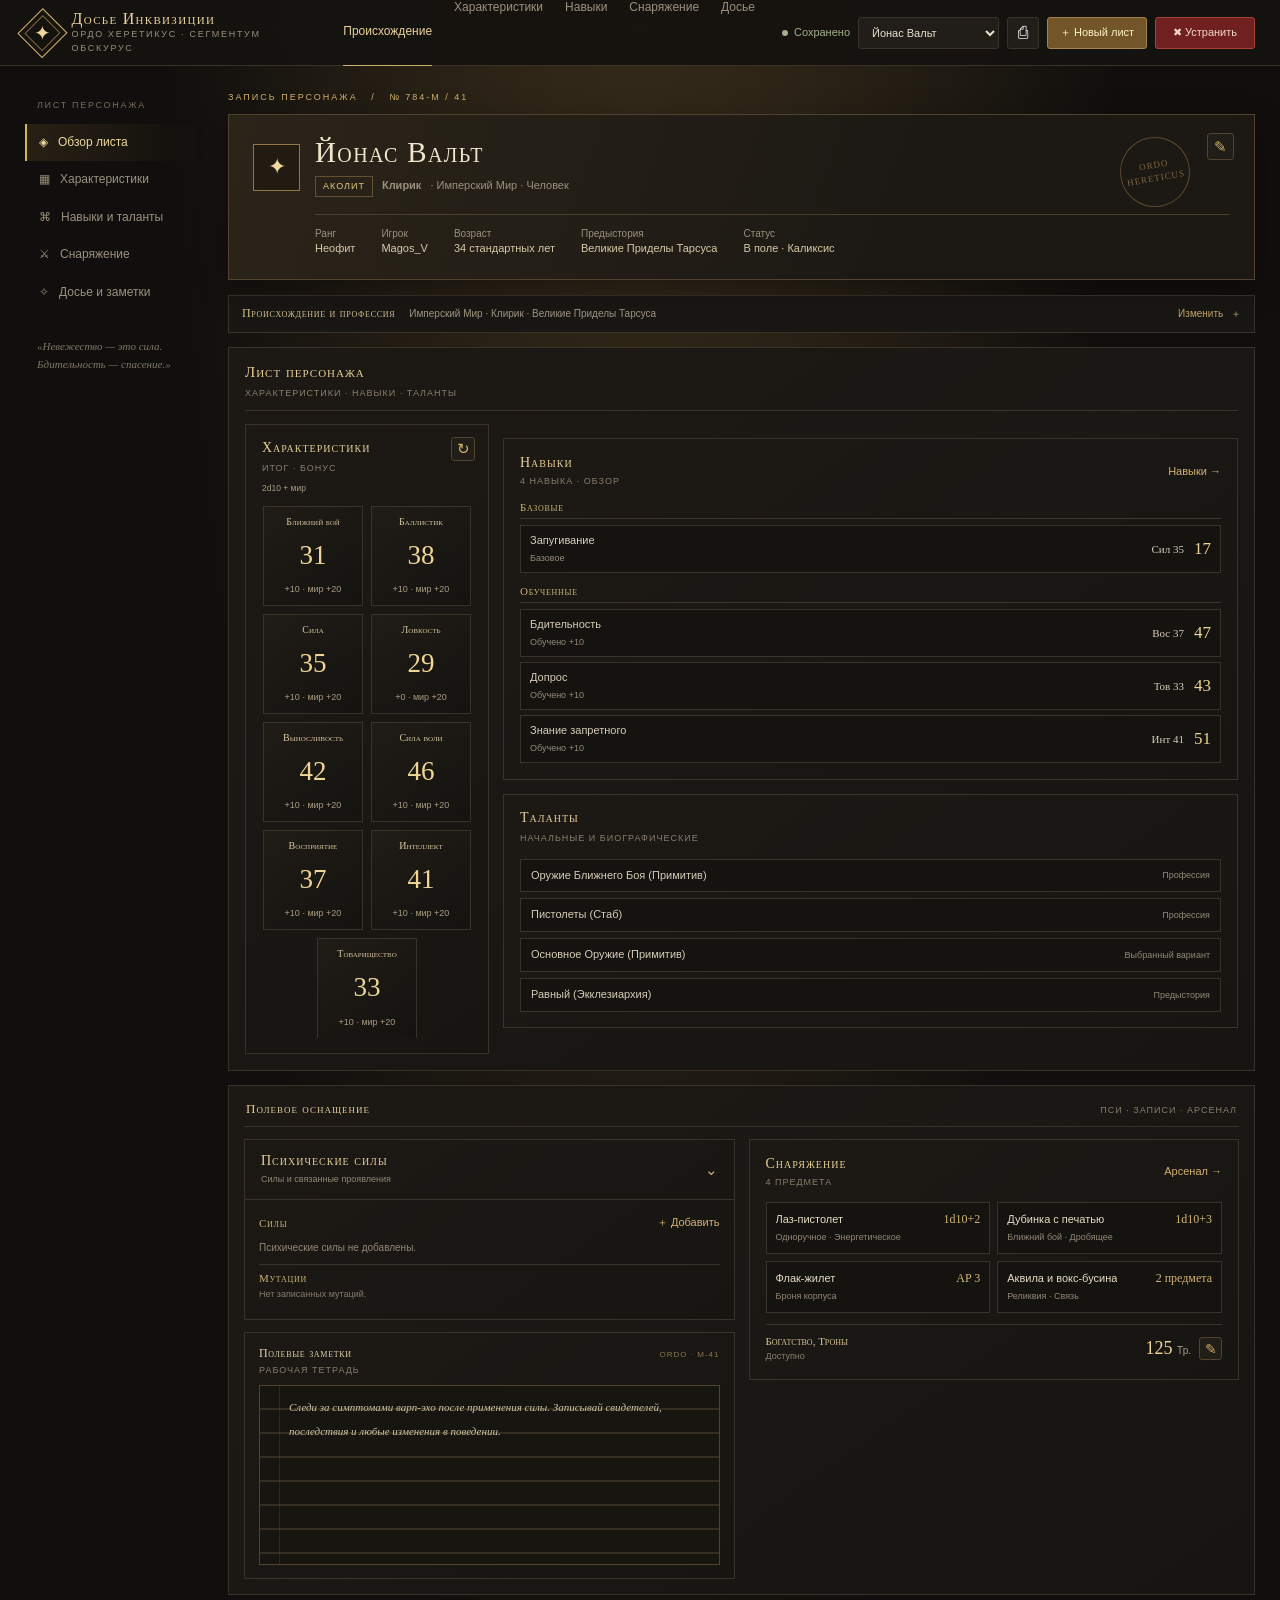
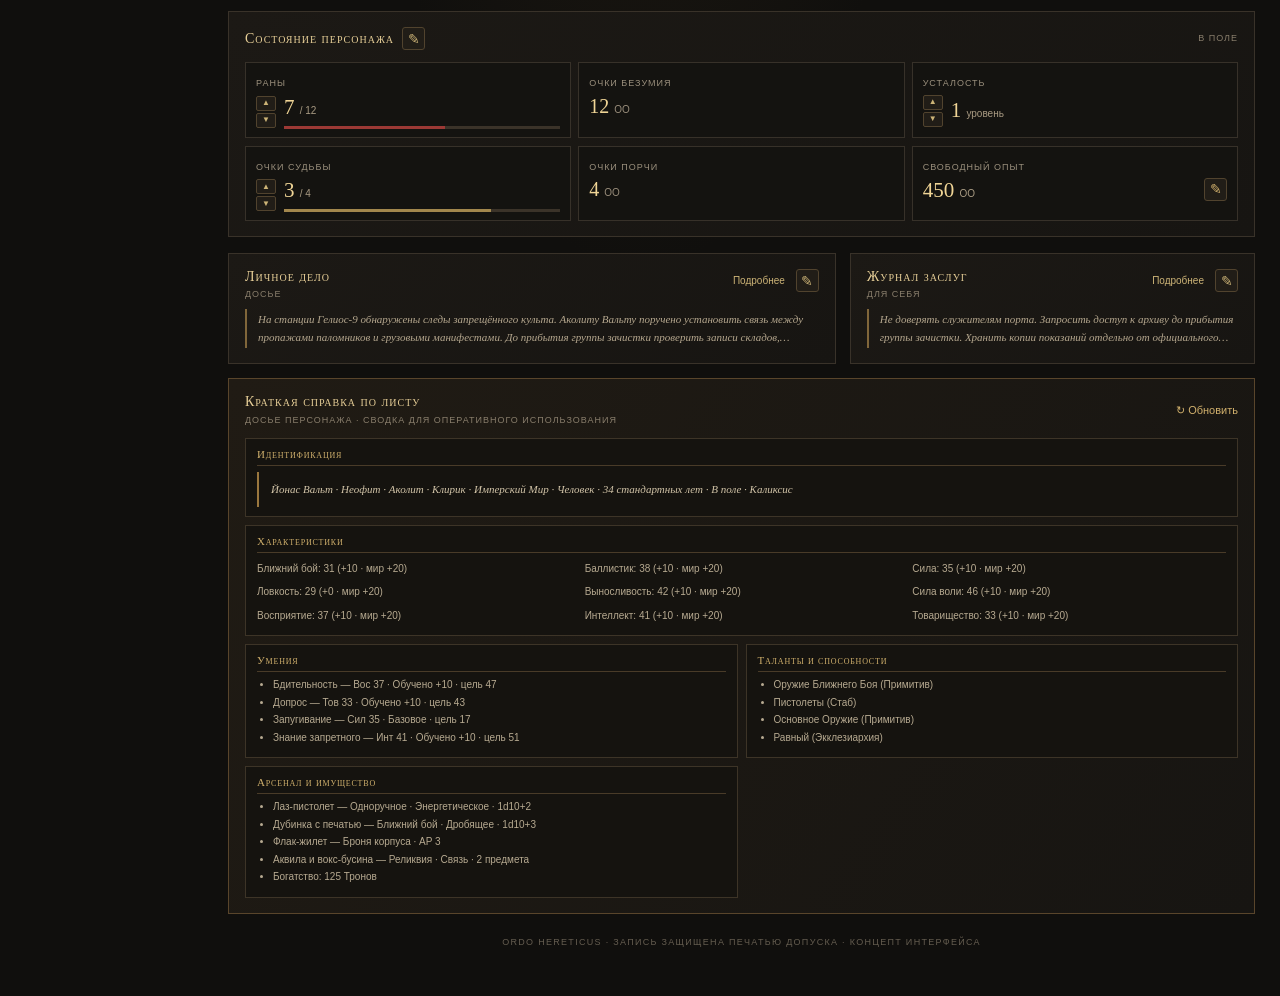
==== commit 2f765cca: "Обновить правила и интерфейс персонажа" ====
--- a/design-preview.html
+++ b/design-preview.html
@@ -140,7 +140,7 @@
 </style>
 </head>
 <body>
-<header class="top"><div class="brand"><div class="seal"><b>✦</b></div><div><div class="brand-name">Досье Инквизиции</div><div class="brand-sub">Ордо Херетикус · Сегментум Солар</div></div></div><nav class="toplinks"><a href="#creation">Происхождение</a><a href="#stats">Характеристики</a><a href="#skills">Навыки</a><a href="#equipment">Снаряжение</a><a href="#notes">Досье</a></nav><div class="actions"><span class="saved">Сохранено</span><select id="sheet-switcher" aria-label="Выбрать лист персонажа"></select><button class="btn print-btn" type="button" onclick="window.print()" title="Печать листа" aria-label="Печать листа">⎙</button><button class="btn primary sheet-action" type="button" onclick="addSheet()">＋ Новый лист</button><button class="btn danger sheet-action" type="button" onclick="deleteSheet()">✖ Устранить</button></div></header>
+<header class="top"><div class="brand"><div class="seal"><b>✦</b></div><div><div class="brand-name">Досье Инквизиции</div><div class="brand-sub">Ордо Херетикус · Сегментум Обскурус</div></div></div><nav class="toplinks"><a href="#creation">Происхождение</a><a href="#stats">Характеристики</a><a href="#skills">Навыки</a><a href="#equipment">Снаряжение</a><a href="#notes">Досье</a></nav><div class="actions"><span class="saved">Сохранено</span><select id="sheet-switcher" aria-label="Выбрать лист персонажа"></select><button class="btn print-btn" type="button" onclick="window.print()" title="Печать листа" aria-label="Печать листа">⎙</button><button class="btn primary sheet-action" type="button" onclick="addSheet()">＋ Новый лист</button><button class="btn danger sheet-action" type="button" onclick="deleteSheet()">✖ Устранить</button></div></header>
 <div class="layout"><aside class="side"><small>Лист персонажа</small><a class="active" href="#overview">◈ &nbsp; Обзор листа</a><a href="#stats">▦ &nbsp; Характеристики</a><a href="#skills">⌘ &nbsp; Навыки и таланты</a><a href="#equipment">⚔ &nbsp; Снаряжение</a><a href="#notes">✧ &nbsp; Досье и заметки</a><blockquote>«Невежество — это сила.<br>Бдительность — спасение.»</blockquote></aside>
 <main class="main"><div class="eyebrow">Запись персонажа &nbsp; / &nbsp; № 784-M / 41</div><section class="hero" id="overview"><div class="identity"><div class="rank">✦</div><div><h1 id="char-name">Йонас Вальт</h1><div class="meta"><span class="badge">Аколит</span><b>Клирик</b> · Имперский Мир · Человек</div></div></div><button class="profile-edit-btn" type="button" onclick="openProfileEdit()" aria-label="Редактировать данные персонажа" title="Редактировать данные персонажа">✎</button><div class="details"><div class="detail">Ранг<b id="char-rank">Неофит</b></div><div class="detail">Игрок<b>Magos_V</b></div><div class="detail">Возраст<b id="char-age">34 стандартных лет</b></div><div class="detail">Предыстория<b>Великие Приделы Тарсуса</b></div><div class="detail">Статус<b id="char-status">В поле · Каликсис</b></div></div><div class="profile-editor" id="profile-editor" hidden><div class="profile-editor-title">Редактировать данные персонажа</div><div class="profile-edit-fields"><label>Имя персонажа<input id="edit-char-name" type="text" value="Йонас Вальт" maxlength="60"></label><label>Ранг<input id="edit-char-rank" type="text" value="Неофит" maxlength="40"></label><label>Возраст<input id="edit-char-age" type="number" value="34" min="16" max="400"></label><label>Статус<input id="edit-char-status" type="text" value="В поле · Каликсис" maxlength="80"></label></div><div class="profile-edit-actions"><button class="btn" type="button" onclick="closeProfileEdit()">Отмена</button><button class="btn primary" type="button" onclick="saveProfile()">Сохранить</button></div></div></section>
 <details class="setup" id="creation"><summary><span><b>Происхождение и профессия</b><small>Имперский Мир · Клирик · Великие Приделы Тарсуса</small></span><em>Изменить <i>＋</i></em></summary><div class="setup-body"><label>Мир происхождения<select><option>Имперский Мир</option><option>Мир-улья</option><option>Мир-кузница</option></select><small>Модификаторы характеристик и особенности</small></label><label>Профессия<select><option>Клирик</option><option>Адепт</option><option>Арбитр</option></select><small>Определяет стартовый набор и варианты биографии</small></label><label>Предыстория · биография<select><option>Великие Приделы Тарсуса · 200 ОО</option><option>Нищенствующий Проповедник · 100 ОО</option><option>Разжигатель Искупления · 200 ОО</option></select><small>Добавляет умения и таланты; цена вычитается из свободного опыта</small></label></div></details>
